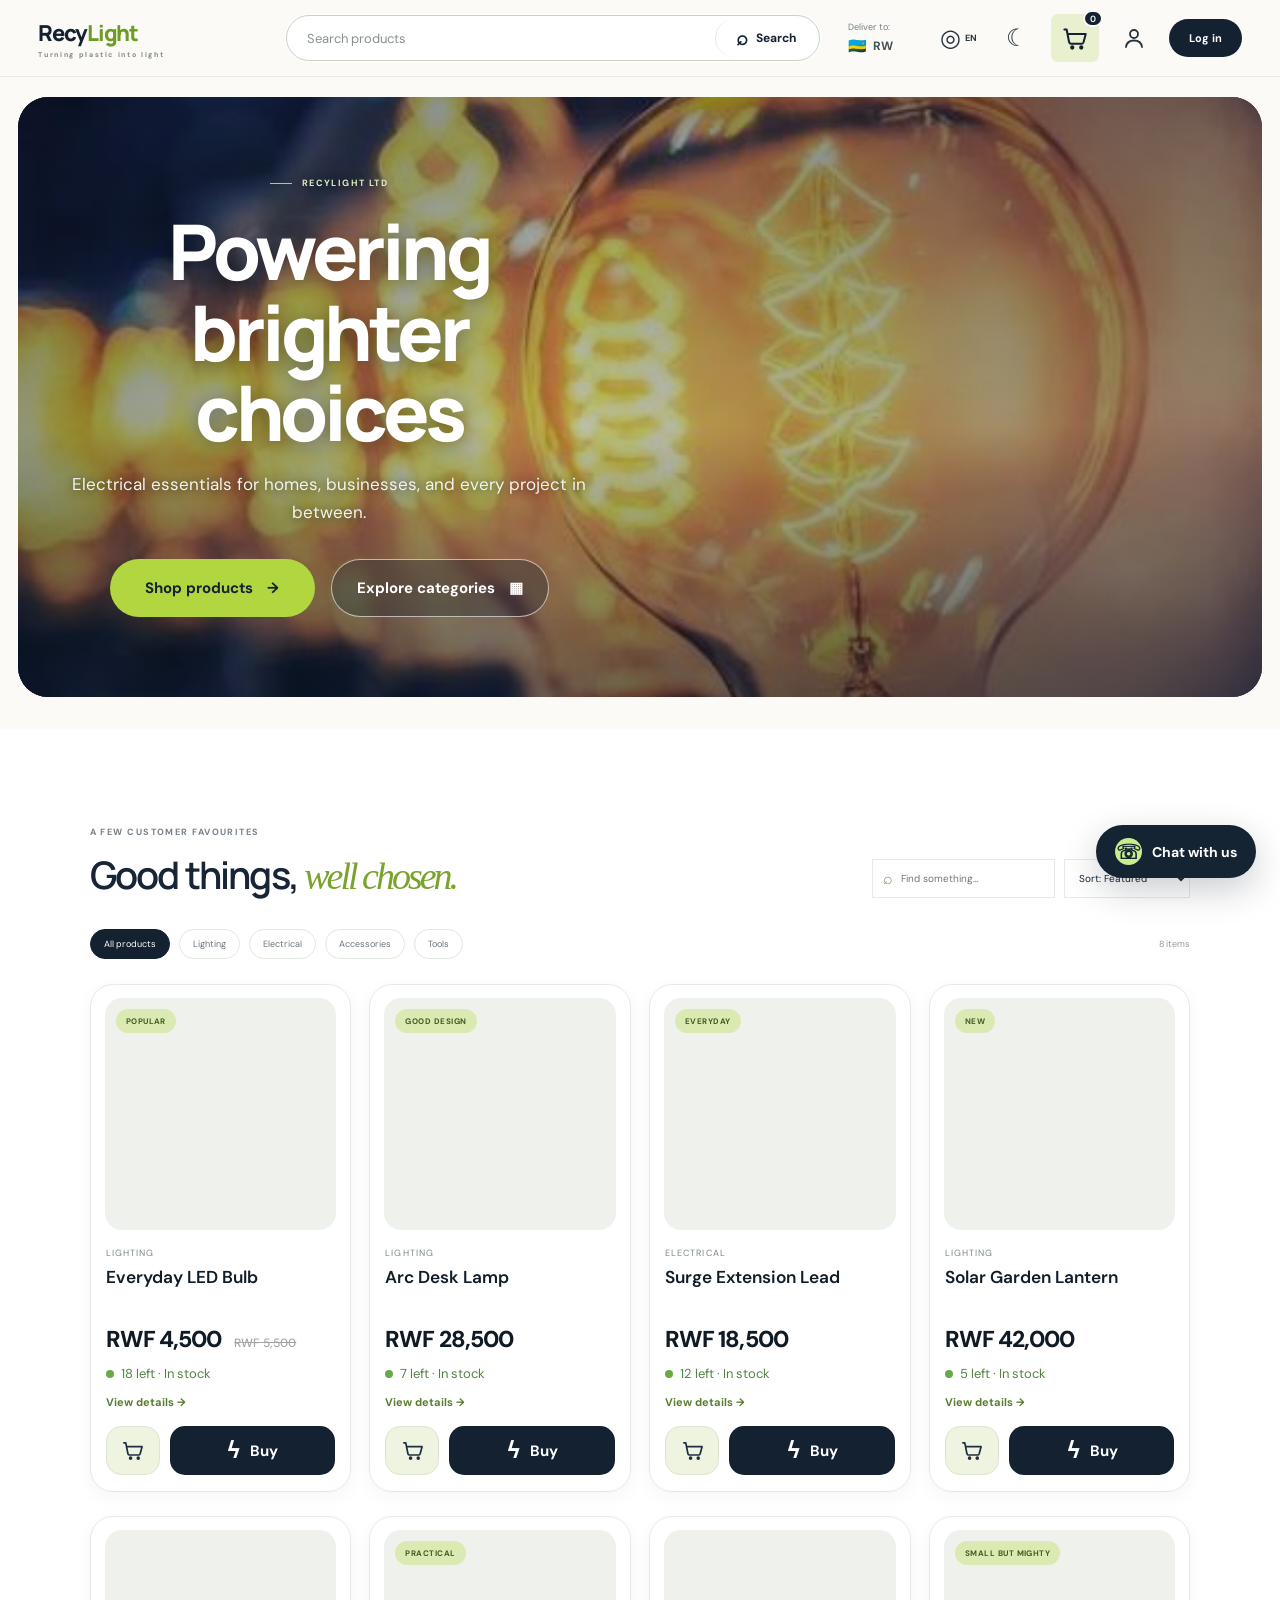
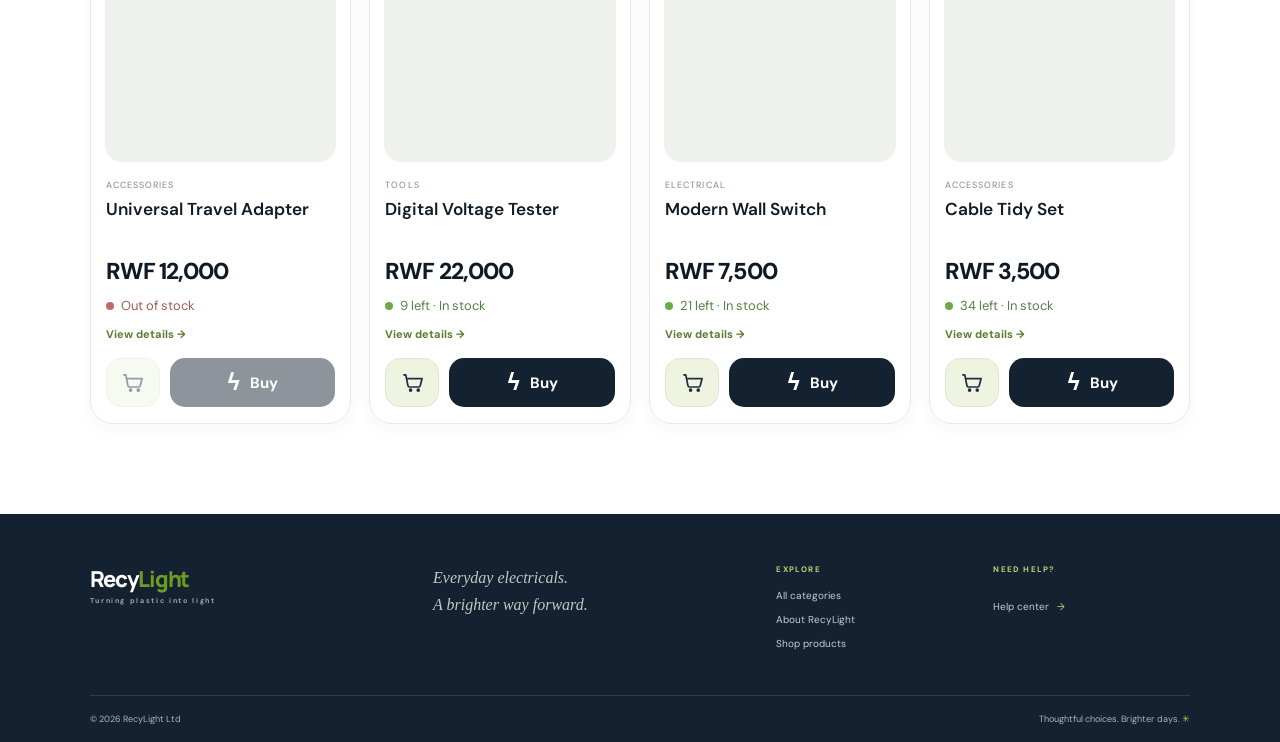
==== recy-light-netlify-public/index.html @ 6562667a "Initial commit: RecyLight storefront with API integration and admin dashboard - Dependency-free HTML" ====
<!doctype html>
<html lang="en">
<head>
  <meta charset="utf-8">
  <meta name="viewport" content="width=device-width, initial-scale=1">
  <meta name="theme-color" content="#142131">
  <meta name="description" content="Explore electrical supplies, lighting and practical energy solutions from RecyLight Ltd.">
  <meta name="apple-mobile-web-app-capable" content="yes">
  <meta name="apple-mobile-web-app-status-bar-style" content="black-translucent">
  <meta name="apple-mobile-web-app-title" content="RecyLight">
  <title>RecyLight Ltd — Turning plastic into light</title>
  <link rel="manifest" href="manifest.webmanifest">
  <link rel="apple-touch-icon" href="assets/icon-180.png">
  <link rel="preconnect" href="https://images.unsplash.com">
  <link rel="stylesheet" href="styles.css">
  <link rel="stylesheet" href="hero.css">
  <link rel="stylesheet" href="hero-fill.css">
  <link rel="stylesheet" href="hero-banner.css">
  <link rel="stylesheet" href="product-cards.css">
  <link rel="stylesheet" href="product-detail.css">
  <link rel="stylesheet" href="navbar.css">
  <link rel="stylesheet" href="dark-mode.css">
  <link rel="stylesheet" href="button-colors.css?v=2">
  <link rel="stylesheet" href="language.css">
  <link rel="stylesheet" href="responsive.css">
  <link rel="stylesheet" href="phone-fit.css">
  <link rel="stylesheet" href="nav-actions.css">
  <link rel="stylesheet" href="account-dialog.css">
  <link rel="stylesheet" href="customer-chat.css">
  <link rel="stylesheet" href="pwa.css">

</head>
<body>
  <header class="site-header">
    <div class="header-top">
      <a class="brand" href="#home" aria-label="RecyLight Ltd home"><span>Recy<span class="brand-light">Light</span><small>Turning plastic into light</small></span></a>
      <form class="nav-search" id="nav-search-form" role="search"><label class="visually-hidden" for="nav-search-input">Search products</label><input id="nav-search-input" type="search" placeholder="Search products"><button type="submit"><span aria-hidden="true">⌕</span> Search</button></form>
      <div class="header-tools"><div class="delivery-label"><small>Deliver to:</small><strong><span class="rwanda-flag" aria-hidden="true">🇷🇼</span> RW</strong></div><div class="language-picker"><button class="tool-button language-button" id="language-toggle" type="button" aria-label="Choose language" aria-expanded="false" aria-haspopup="true">◎ <span id="language-current">EN</span></button><div class="language-menu" id="language-menu" role="menu" aria-label="Choose language" hidden><button class="language-option" type="button" role="menuitemradio" data-language="en">English</button><button class="language-option" type="button" role="menuitemradio" data-language="rw">Kinyarwanda</button><button class="language-option" type="button" role="menuitemradio" data-language="sw">Swahili</button></div></div><button class="tool-button theme-toggle" id="theme-toggle" type="button" aria-label="Switch to dark mode" aria-pressed="false"><span aria-hidden="true">☾</span></button><button class="cart-button" id="cart-open" type="button" aria-label="Open cart"><svg viewBox="0 0 24 24" aria-hidden="true"><path d="M3 4h2l2.2 11.1a2 2 0 0 0 2 1.6h8.9a2 2 0 0 0 1.9-1.4L22 8H6M10 21a1 1 0 1 0 0-2 1 1 0 0 0 0 2Zm8 0a1 1 0 1 0 0-2 1 1 0 0 0 0 2Z"/></svg><span class="cart-count" id="cart-count" aria-label="Items in cart">0</span></button><button class="tool-button account-button" type="button" aria-label="Log in or create an account"><svg viewBox="0 0 24 24" aria-hidden="true"><circle cx="12" cy="8" r="4"/><path d="M4 21c.6-4.3 3.5-6.5 8-6.5s7.4 2.2 8 6.5"/></svg></button><button class="create-account" id="create-account-trigger" type="button">Create account</button>
      </div>
    </div>
  </header>
  <main>
        <section class="hero hero-banner" id="home">
      <div class="hero-photo-stage" id="hero-carousel" role="region" aria-roledescription="carousel" aria-label="Lighting inspiration photos">
        <img class="hero-photo active" src="assets/hero-bulbs.jpg" alt="Warm glowing decorative light bulbs" fetchpriority="high">
        <img class="hero-photo" src="assets/hero-light-helper.jpg" alt="A playful light bulb character plugging in a lamp" aria-hidden="true">
        <img class="hero-photo" src="assets/hero-light-hands.jpg" alt="Hands reaching toward a softly glowing light bulb" aria-hidden="true">
        <div class="photo-shade"></div>
      </div>
      <div class="hero-copy hero-banner-copy"><span class="eyebrow"><i></i> RECYLIGHT LTD</span><h1>Powering brighter choices</h1><p>Electrical essentials for homes, businesses, and every project in between.</p><div class="hero-actions"><a class="button button-green hero-pill" href="#shop">Shop products <span>→</span></a><a class="button hero-pill hero-pill-secondary" href="#filters">Explore categories <span aria-hidden="true">▦</span></a></div></div>
    </section>
    <section class="section shop-section" id="shop"><div class="section-heading"><div><span class="eyebrow">A FEW CUSTOMER FAVOURITES</span><h2>Good things, <em>well chosen.</em></h2></div><div class="shop-controls"><label class="search-box"><span>⌕</span><input id="search" type="search" placeholder="Find something…" aria-label="Search products"></label><select id="sort" aria-label="Sort products"><option value="featured">Sort: Featured</option><option value="low">Price: Low to high</option><option value="high">Price: High to low</option><option value="name">Name: A to Z</option></select></div></div><div class="filter-row" id="filters"><button class="filter-chip active" data-filter="All">All products</button><button class="filter-chip" data-filter="Lighting">Lighting</button><button class="filter-chip" data-filter="Electrical">Electrical</button><button class="filter-chip" data-filter="Accessories">Accessories</button><button class="filter-chip" data-filter="Tools">Tools</button><span id="result-count" class="result-count"></span></div><div class="product-grid" id="product-grid" aria-live="polite"></div><div class="empty-state" id="empty-state" hidden><span>⌕</span><h3>No matches just yet</h3><p>Try another search or browse all products.</p><button class="button button-outline" id="clear-filters">Clear filters</button></div></section>
  </main>
  <footer class="site-footer" id="about"><div class="footer-main"><a class="brand brand-footer" href="#home"><span>Recy<span class="brand-light">Light</span><small>Turning plastic into light</small></span></a><p>Everyday electricals.<br>A brighter way forward.</p><div class="footer-links"><div><b>EXPLORE</b><a href="#shop" data-nav-category="All">All categories</a><a href="#about">About RecyLight</a><a href="#shop">Shop products</a></div><div><b>NEED HELP?</b><span id="footer-contact-details"></span><button class="footer-help-link" type="button" data-nav-action="help">Help center <span aria-hidden="true">→</span></button></div></div></div><div class="footer-bottom"><span>© <span id="year"></span> RecyLight Ltd</span><span>Thoughtful choices. Brighter days. <i>✳</i></span></div></footer>
  <div class="overlay" id="overlay" hidden></div>
  <aside class="cart-drawer" id="cart-drawer" aria-label="Shopping cart" aria-modal="true" role="dialog" hidden><div class="drawer-head"><div><span class="eyebrow">YOUR GOOD FINDS</span><h2>Your cart <span id="drawer-count">(0)</span></h2></div><button class="close-button" id="cart-close" aria-label="Close cart">×</button></div><div class="cart-items" id="cart-items"></div><div class="cart-empty" id="cart-empty"><span>◌</span><h3>Your cart is taking a breather.</h3><p>Add a few essentials and they’ll show up here.</p><button class="button button-outline" id="continue-shopping">Explore products</button></div><div class="cart-summary" id="cart-summary" hidden><div><span>Subtotal</span><b id="cart-total">RWF 0</b></div><small>Delivery and final prices are confirmed during order processing.</small><button class="button button-green checkout-open">Continue to checkout <span>→</span></button><button class="whatsapp-cart" id="whatsapp-cart" disabled title="Business WhatsApp number has not been configured">WhatsApp order <span>↗</span></button><p class="config-hint">WhatsApp ordering will be available when the business number is configured.</p></div></aside>
  <dialog class="product-detail-dialog" id="product-detail-dialog" aria-labelledby="detail-name"><button class="close-button product-detail-close" id="detail-close" type="button" aria-label="Close product details">×</button><div class="product-detail-layout"><img id="detail-image" alt=""><div class="product-detail-copy"><span class="product-category" id="detail-category"></span><h2 id="detail-name"></h2><strong class="product-detail-price" id="detail-price"></strong><p id="detail-description"></p><div class="product-stock" id="detail-stock"></div><div class="product-detail-actions"><button class="cart-icon-add" id="detail-add" type="button">Add to cart</button><button class="buy-now" id="detail-buy" type="button">Buy</button></div></div></div></dialog>
  <dialog class="nav-dialog" id="nav-dialog" aria-labelledby="nav-dialog-title"><div class="nav-dialog-head"><div><span class="eyebrow">RECYLIGHT</span><h2 id="nav-dialog-title">Information</h2></div><button class="close-button" id="nav-dialog-close" type="button" aria-label="Close">×</button></div><div class="nav-dialog-content" id="nav-dialog-content"></div><form class="business-inquiry-form" id="business-inquiry-form" hidden><input type="hidden" id="inquiry-type"><label>Your name<input id="inquiry-name" required autocomplete="name" placeholder="Your name"></label><label>Email address<input id="inquiry-email" required type="email" autocomplete="email" placeholder="you@example.com"></label><label>Phone <span>(optional)</span><input id="inquiry-phone" type="tel" autocomplete="tel" placeholder="+250 7xx xxx xxx"></label><label>How can we help?<textarea id="inquiry-message" rows="4" required placeholder="Write your enquiry"></textarea></label><button class="button button-green inquiry-submit" type="submit">Send enquiry <span>→</span></button><p class="inquiry-feedback" id="inquiry-feedback" role="status"></p></form></dialog>
  <dialog class="account-dialog" id="account-dialog" aria-labelledby="account-title"><form id="account-form"><div class="dialog-head"><div><span class="eyebrow">YOUR RECYLIGHT ACCOUNT</span><h2 id="account-title">Create account</h2></div><button class="close-button" type="button" id="account-close" aria-label="Close account dialog">×</button></div><p class="account-intro" id="account-intro">Create an account or log in to continue to your order enquiry.</p><div class="account-tabs" id="account-tabs" role="tablist" aria-label="Account access"><button class="account-tab active" id="register-tab" type="button" role="tab" aria-selected="true">Create account</button><button class="account-tab" id="login-tab" type="button" role="tab" aria-selected="false">Log in</button></div><div class="account-fields"><label id="account-name-field">Full name<input id="account-name" name="name" autocomplete="name" required placeholder="Your name"></label><label>Email address<input id="account-email" name="email" type="email" autocomplete="email" required placeholder="you@example.com"></label><label>Password<input id="account-password" name="password" type="password" autocomplete="new-password" minlength="8" required placeholder="At least 8 characters"></label></div><button class="forgot-password" id="account-forgot-password" type="button" hidden>Forgot password?</button><p class="account-reset-note" id="account-reset-note" role="status" hidden></p><button class="button button-green account-submit" id="account-submit" type="submit">Create account <span>→</span></button><section class="account-profile" id="account-profile" hidden><label>Full name<input id="profile-name" autocomplete="name" maxlength="80"></label><p class="profile-email-label">Email address</p><p class="profile-email" id="profile-email"></p><p class="profile-feedback" id="profile-feedback" role="status"></p><div class="profile-actions"><button class="button button-green" id="profile-save" type="button">Save profile</button><button class="account-logout" id="profile-logout" type="button">Log out</button></div></section><p class="form-feedback" id="account-feedback" role="status"></p></form></dialog>
  <dialog class="checkout-dialog" id="checkout-dialog"><form id="checkout-form"><div class="dialog-head"><div><span class="eyebrow">ALMOST THERE</span><h2>Order enquiry</h2></div><button class="close-button" type="button" id="checkout-close" aria-label="Close checkout">×</button></div><p class="checkout-disclaimer">This preview does not submit or create a real order. Connect the checkout API before accepting customer orders.</p><div class="checkout-fields"><label>Full name<input required name="name" autocomplete="name" placeholder="Your name"></label><label>Phone number<input required name="phone" type="tel" autocomplete="tel" placeholder="e.g. 078…"></label><label>Email <span>(optional)</span><input name="email" type="email" autocomplete="email" placeholder="you@example.com"></label><label>Delivery address<textarea required name="address" autocomplete="street-address" rows="2" placeholder="Street, area, district"></textarea></label><label>Payment method<select name="payment"><option value="">Choose a method</option><option>Mobile Money (setup required)</option><option>Pay on delivery (setup required)</option></select></label><label>Delivery instructions <span>(optional)</span><textarea name="instructions" rows="2" placeholder="Anything we should know?"></textarea></label></div><div class="checkout-total"><span>Estimated subtotal</span><b id="checkout-total">RWF 0</b></div><button class="button button-green submit-inquiry" type="submit">Review enquiry <span>→</span></button><p class="form-feedback" id="form-feedback" role="status"></p></form></dialog>
  <section class="customer-chat" id="customer-chat" aria-label="Customer chat" hidden>
    <header class="customer-chat-head"><div class="chat-brand"><div class="chat-brand-copy"><strong data-chat-t="RecyLight assistant">RecyLight assistant</strong></div></div><button type="button" class="chat-close" id="chat-close" aria-label="Close chat">×</button></header>
    <div class="customer-chat-log" id="chat-log" aria-live="polite" aria-relevant="additions"></div>
    <div class="customer-chat-options" id="chat-options"></div>
    <form class="customer-chat-form" id="chat-form"><label class="visually-hidden" for="chat-input" data-chat-t="Type your message">Type your message</label><input id="chat-input" autocomplete="off" placeholder="Tell us what you need…" data-chat-placeholder="Tell us what you need…"><button type="submit" aria-label="Send message">↑</button></form>
    <small class="chat-preview-note" data-chat-t="Preview chat: requests are saved in this browser for the admin report.">Preview chat: requests are saved in this browser for the admin report.</small>
  </section>
  <button class="customer-chat-launch" id="chat-launch" type="button" aria-controls="customer-chat" aria-expanded="false"><span aria-hidden="true">☏</span><span data-chat-t="Chat with us">Chat with us</span></button>
  <button class="pwa-install-button" id="pwa-install-button" type="button" hidden><span class="pwa-install-icon" aria-hidden="true">↓</span><span>Install app</span></button>
  <button class="pwa-update-button" id="pwa-update-button" type="button" hidden>Update RecyLight</button>
  <dialog class="ios-install-dialog" id="ios-install-dialog" aria-labelledby="ios-install-title"><h2 id="ios-install-title">Install RecyLight</h2><p>Tap the Share button <span class="ios-share-symbol" aria-label="Share">↑</span> in Safari, then choose <strong>Add to Home Screen</strong>.</p><button type="button" id="ios-install-close">Got it</button></dialog>
  <div class="toast" id="toast" role="status" aria-live="polite"></div>
  <script src="products-data.js"></script>
  <script src="app.js"></script><script type="module" src="account-auth.js"></script>
  <script src="hero-carousel.js"></script>
  <script src="navbar.js"></script>
  <script src="theme.js"></script>
  <script src="language.js"></script>
  <script src="customer-chat.js"></script>
  <script src="pwa.js"></script>
</body>
</html>
---- recy-light-netlify-public/styles.css ----
@import url('https://fonts.googleapis.com/css2?family=DM+Sans:wght@400;500;600;700&family=Manrope:wght@400;500;600;700;800&display=swap');
:root{--navy:#142131;--navy2:#1b2c3c;--green:#b1d640;--green2:#d3ed8b;--ink:#172536;--muted:#78818a;--paper:#fbfaf6;--line:#e8e9e5;--white:#fff;--serif:Georgia,'Times New Roman',serif}*{box-sizing:border-box}html{scroll-behavior:smooth}body{margin:0;background:var(--paper);color:var(--ink);font-family:'DM Sans',Arial,sans-serif}button,input,select,textarea{font:inherit}button,a{-webkit-tap-highlight-color:transparent}button{cursor:pointer}.announcement{height:32px;background:var(--navy);color:#d1d7d8;text-align:center;font-size:10px;letter-spacing:.09em;padding:9px 16px}.announcement span{color:var(--green);padding:0 8px}.site-header{height:82px;background:var(--paper);display:flex;align-items:center;padding:0 max(calc((100vw - 1240px)/2),5.4vw);gap:48px;border-bottom:1px solid rgba(20,33,49,.07);position:sticky;top:0;z-index:10}.brand{display:flex;gap:10px;align-items:center;color:var(--navy);text-decoration:none;font-family:Manrope,sans-serif;font-weight:800;font-size:22px;letter-spacing:-1.3px;white-space:nowrap}.brand-light{color:#6d9c24}.brand small{display:block;font-family:'DM Sans',sans-serif;font-size:7px;letter-spacing:1.65px;font-weight:700;color:#828982;margin-top:2px}.brand-mark{display:inline-grid;place-items:center;position:relative;width:38px;height:38px;border-radius:50%;background:var(--navy);color:var(--green);font-size:22px;letter-spacing:-2px}.brand-mark span{font-family:Arial;font-size:10px;position:absolute;top:2px;right:3px;color:#f3d345}.main-nav{display:flex;align-items:center;gap:36px;margin:auto;font-size:12px;font-weight:600}.main-nav a,.footer-links a{color:var(--ink);text-decoration:none;transition:color .2s}.main-nav a:hover,.footer-links a:hover{color:#689320}.header-actions{display:flex;align-items:center;gap:16px}.icon-button{background:none;border:0;color:var(--ink);font-size:29px;transform:rotate(-20deg);line-height:1}.cart-button{display:flex;gap:9px;align-items:center;border:1px solid #dfe2dc;background:transparent;border-radius:30px;padding:10px 15px;font-size:11px;font-weight:600;color:var(--ink)}.bag-icon{font-size:20px;line-height:12px}.cart-count{display:grid;place-items:center;background:var(--green);width:20px;height:20px;border-radius:50%;font-size:10px}.menu-toggle{display:none;background:none;border:0;font-size:23px;color:var(--navy)}.hero{min-height:580px;background:var(--navy);color:white;display:grid;grid-template-columns:1fr 1fr;position:relative;overflow:hidden;padding-left:max(calc((100vw - 1240px)/2),9vw)}.hero-copy{padding:105px 35px 70px 0;position:relative;z-index:1}.eyebrow{font-size:9px;letter-spacing:.16em;font-weight:700;color:#77818a}.hero .eyebrow{color:#bfd780;display:flex;gap:10px;align-items:center}.hero .eyebrow i{display:inline-block;width:22px;height:1px;background:var(--green)}h1,h2,h3,p{margin-top:0}.hero h1{font-family:Manrope,sans-serif;font-size:clamp(48px,6vw,76px);line-height:1.03;letter-spacing:-4.5px;margin:24px 0 20px;font-weight:600}.hero h1 em,.section-heading h2 em,.story-copy h2 em,.support-section h2 em{font-family:var(--serif);font-weight:400;color:var(--green);letter-spacing:-3px}.hero-copy>p{font-size:13px;color:#b5bec4;line-height:1.8;max-width:390px}.hero-actions{display:flex;align-items:center;gap:25px;margin-top:30px}.button{display:inline-flex;align-items:center;justify-content:center;gap:26px;border:0;text-decoration:none;padding:14px 18px;font-size:11px;font-weight:700;transition:transform .2s,background .2s}.button:hover{transform:translateY(-2px)}.button-green{background:var(--green);color:var(--navy)}.button-green:hover{background:#c1e254}.button-dark{background:var(--navy);color:white}.button-outline{border:1px solid #cfd6cf;background:transparent;color:var(--navy);padding:12px 16px}.text-link{color:inherit;text-decoration:none;font-weight:600;font-size:11px}.text-link span{padding-left:6px;color:#8dba36}.hero-note{display:flex;align-items:center;gap:12px;color:#aab5bc;font-size:10px;line-height:1.65;margin-top:55px}.hero-note b{color:white}.note-icon{width:31px;height:31px;display:grid;place-items:center;background:#2b3b49;color:var(--green);border-radius:50%;font-size:18px}.hero-visual{position:relative;min-height:580px;background:radial-gradient(ellipse at 50% 45%,#273a41 0%,#1a2b38 37%,#142131 72%);overflow:hidden}.sun-disc{position:absolute;top:99px;left:calc(50% - 145px);width:290px;height:290px;border-radius:50%;background:radial-gradient(circle at 40% 35%,#e4f0a6,#afce52 43%,#678339 100%);box-shadow:0 0 85px rgba(189,222,100,.2)}.orbit{position:absolute;border:1px solid rgba(226,238,205,.18);border-radius:50%;transform:rotate(-32deg)}.orbit-one{width:505px;height:275px;top:91px;left:calc(50% - 250px)}.orbit-two{width:390px;height:460px;top:42px;left:calc(50% - 195px);transform:rotate(41deg)}.hero-product{position:absolute;left:calc(50% - 53px);top:174px;width:106px;height:260px;filter:drop-shadow(0 20px 18px rgba(0,0,0,.3));z-index:2}.lamp-head{position:absolute;left:9px;top:0;width:88px;height:120px;background:linear-gradient(130deg,#fff7c5,#fff1a2 37%,#e6ad43 79%,#b57931);border-radius:52% 52% 44% 44% / 48% 48% 60% 60%;box-shadow:inset -10px -5px 20px #c98d2c,0 0 43px rgba(255,235,126,.55)}.lamp-head:after{content:"";position:absolute;left:20px;top:19px;width:23px;height:45px;border-radius:50%;background:rgba(255,255,255,.54);transform:rotate(25deg)}.lamp-neck{position:absolute;left:32px;top:109px;width:42px;height:56px;background:repeating-linear-gradient(to bottom,#c4c7bf 0 5px,#747b79 6px 9px);border-radius:5px}.lamp-base{position:absolute;left:23px;top:155px;width:60px;height:21px;background:linear-gradient(#79817f,#303b3b);border-radius:3px 3px 9px 9px}.lamp-glow{position:absolute;left:-50px;top:33px;width:205px;height:160px;background:radial-gradient(ellipse,rgba(255,227,116,.2),transparent 70%);z-index:-1}.visual-tag{position:absolute;color:#dce4d6;font-size:8px;letter-spacing:.18em;z-index:3}.tag-top{top:125px;right:12%;display:flex;align-items:center;gap:10px}.tag-top b{color:var(--green);font-size:16px}.tag-bottom{bottom:70px;left:11%;display:flex;gap:14px;align-items:center}.tag-bottom>span:first-child{color:#a6bd6a}.tag-bottom b{font-size:8px;font-weight:500}.tag-line{height:1px;width:47px;background:#72806e}.floating-leaf{position:absolute;right:14%;bottom:134px;color:var(--green);font-size:32px;transform:rotate(30deg)}.hero-side-label{position:absolute;right:20px;top:45%;writing-mode:vertical-rl;color:#82908f;font-size:8px;letter-spacing:.2em}.value-strip{display:grid;grid-template-columns:repeat(4,1fr);padding:30px max(calc((100vw - 1100px)/2),7vw);gap:25px;border-bottom:1px solid var(--line);background:#fff}.value-strip>div{display:grid;grid-template-columns:30px 1fr;column-gap:10px}.value-strip>div>span{grid-row:span 2;color:#95bc43;font-family:var(--serif);font-size:15px}.value-strip b{font-size:11px}.value-strip small{font-size:9px;color:var(--muted);margin-top:4px}.section{padding:90px max(calc((100vw - 1130px)/2),7vw)}.section-heading{display:flex;align-items:end;justify-content:space-between;margin-bottom:31px}.section-heading h2,.story-copy h2,.support-section h2{font-family:Manrope,sans-serif;font-size:38px;line-height:1.17;letter-spacing:-1.8px;margin:12px 0 0;font-weight:600}.section-heading h2 em,.story-copy h2 em,.support-section h2 em{color:#79a32d}.category-grid{display:grid;grid-template-columns:repeat(4,1fr);gap:14px}.category-card{position:relative;height:230px;border:0;text-align:left;padding:18px;overflow:hidden;color:var(--navy);display:flex;flex-direction:column;justify-content:flex-end;transition:transform .2s}.category-card:hover{transform:translateY(-4px)}.cat-lighting{background:#e8edcf}.cat-electrical{background:#dce8e7}.cat-accessories{background:#e8e4d9}.cat-tools{background:#e8ded4}.category-number{position:absolute;top:17px;left:18px;font-size:8px;letter-spacing:.12em;font-weight:700;opacity:.65}.category-art{position:absolute;top:25px;right:27px;font-family:var(--serif);font-size:83px;font-weight:400;opacity:.8;transform:rotate(-15deg)}.bulb-art{font-size:72px;color:#8baa39;right:32px;top:48px}.cat-electrical .category-art{color:#446668;font-size:100px;right:36px}.cat-accessories .category-art{color:#aa8d4e}.cat-tools .category-art{font-size:115px;color:#8c6b52;right:40px;top:35px}.category-title{font-family:Manrope,sans-serif;font-weight:700;font-size:17px;display:flex;justify-content:space-between;align-items:center}.category-title b{font-size:14px}.category-card small{font-size:10px;opacity:.68;margin-top:4px}.shop-section{background:#fff}.shop-controls{display:flex;gap:9px}.search-box{height:39px;border:1px solid var(--line);display:flex;align-items:center;padding:0 10px;gap:6px;color:#839069}.search-box input{border:0;outline:0;width:145px;font-size:10px;background:transparent;color:var(--ink)}.shop-controls select{border:1px solid var(--line);background:white;color:var(--ink);padding:0 10px;font-size:10px;max-width:160px}.filter-row{display:flex;gap:9px;align-items:center;margin-bottom:25px;flex-wrap:wrap}.filter-chip{border:1px solid #e2e6e0;background:transparent;border-radius:20px;padding:8px 13px;color:#69747c;font-size:9px}.filter-chip.active,.filter-chip:hover{background:var(--navy);color:#fff;border-color:var(--navy)}.result-count{margin-left:auto;font-size:9px;color:#929995}.product-grid{display:grid;grid-template-columns:repeat(4,1fr);gap:24px 16px}.product-card{min-width:0}.product-image{height:215px;position:relative;overflow:hidden;background:#f0f2ec;display:grid;place-items:center}.product-image img{width:100%;height:100%;object-fit:cover;transition:transform .4s}.product-card:hover .product-image img{transform:scale(1.04)}.product-badge{position:absolute;top:12px;left:12px;background:#dbe9b3;color:#3f5e20;padding:6px 8px;font-size:8px;font-weight:700;letter-spacing:.06em}.product-details{padding:14px 1px}.product-category{color:#8a9990;font-size:8px;letter-spacing:.13em;text-transform:uppercase}.product-title-row{display:flex;justify-content:space-between;align-items:flex-start;gap:4px;margin-top:7px}.product-title{font-size:13px;font-weight:600;margin:0;line-height:1.4}.stock-label{font-size:8px;color:#638c38;white-space:nowrap;padding-top:3px}.stock-label.out{color:#aa6560}.product-description{font-size:9px;line-height:1.5;color:#858e91;margin:6px 0 9px;min-height:27px}.product-price{font-size:12px;font-weight:700;color:var(--navy)}.product-price del{font-size:9px;color:#a2a7a4;font-weight:400;padding-left:4px}.product-actions{display:flex;gap:6px;margin-top:12px}.add-button{border:1px solid var(--navy);background:var(--navy);color:#fff;padding:9px 8px;font-size:9px;flex:1}.add-button:disabled{background:#a8afaa;border-color:#a8afaa;cursor:not-allowed}.wa-button{border:1px solid #dfe5dc;background:#fff;color:#647548;padding:9px;font-size:9px}.wa-button:disabled{opacity:.55;cursor:help}.catalog-note{font-size:9px;color:#939b97;margin-top:28px}.empty-state{text-align:center;padding:55px 10px}.empty-state>span{font-size:35px;color:#a0c15a}.empty-state h3{font-family:Manrope;font-size:20px;margin:8px}.empty-state p{font-size:11px;color:var(--muted)}.story-section{display:grid;grid-template-columns:1fr 1fr;min-height:475px;background:#f1f1e9}.story-art{position:relative;overflow:hidden;background:linear-gradient(145deg,#dce5c3,#aabb7a);min-height:420px}.story-orb{position:absolute;width:300px;height:300px;border-radius:50%;background:radial-gradient(circle at 35% 32%,#eff6d4,#aac15f 65%,#718b40);left:calc(50% - 150px);top:54px;box-shadow:0 22px 50px #6f805233}.story-orb:before,.story-orb:after{content:"";position:absolute;border:1px solid rgba(255,255,255,.4);border-radius:50%;width:440px;height:220px;left:-70px;top:40px;transform:rotate(37deg)}.story-orb:after{width:250px;height:410px;left:23px;top:-55px;transform:rotate(-24deg)}.story-stamp{position:absolute;right:16%;top:38%;background:#172b2b;color:#d5e8a3;width:83px;height:83px;border-radius:50%;display:grid;place-content:center;text-align:center;font-size:8px;letter-spacing:.1em;line-height:1.6;transform:rotate(11deg)}.story-caption{position:absolute;bottom:30px;left:10%;font-size:8px;letter-spacing:.19em;color:#47583c}.story-copy{padding:80px 10% 70px 13%}.story-copy h2{font-size:41px;margin:15px 0 20px}.story-copy p{max-width:375px;color:#6f797c;font-size:11px;line-height:1.8}.story-copy .text-link{display:inline-block;margin-top:12px}.support-section{position:relative;display:flex;align-items:center;justify-content:space-between;padding:66px max(calc((100vw - 1130px)/2),7vw);background:#e6edcf;overflow:hidden}.support-section h2{font-size:32px}.support-section h2 em{color:#6d9628}.support-section p{font-size:11px;color:#68746b;margin:12px 0 0}.support-spark{font-size:94px;position:absolute;right:35%;top:-20px;color:#d4e4ac}.support-section .button{z-index:1}.site-footer{background:var(--navy);color:white;padding:50px max(calc((100vw - 1130px)/2),7vw) 0}.footer-main{display:grid;grid-template-columns:1fr 1fr 1.3fr;gap:25px;padding-bottom:45px}.brand-footer{color:white;align-self:start}.brand-footer small{color:#9aa9ab}.footer-main>p{font-family:var(--serif);font-style:italic;color:#c0c9c2;font-size:16px;line-height:1.7}.footer-links{display:grid;grid-template-columns:1fr 1fr;gap:20px}.footer-links>div{display:flex;flex-direction:column;gap:11px}.footer-links b{font-size:8px;letter-spacing:.15em;color:#b9d578;margin-bottom:4px}.footer-links a{font-size:10px;color:#c5cdd0}.footer-bottom{border-top:1px solid #ffffff20;padding:17px 0;display:flex;justify-content:space-between;color:#abb6bb;font-size:9px}.footer-bottom i{color:var(--green);font-style:normal}.overlay{position:fixed;inset:0;background:rgba(8,17,24,.44);z-index:19}.cart-drawer{position:fixed;z-index:20;right:0;top:0;height:100dvh;width:min(430px,100vw);background:var(--paper);box-shadow:-12px 0 35px #07101b20;padding:28px;display:flex;flex-direction:column;overflow-y:auto}.drawer-head,.dialog-head{display:flex;justify-content:space-between;align-items:center;border-bottom:1px solid var(--line);padding-bottom:17px}.drawer-head h2,.dialog-head h2{font-family:Manrope;font-size:25px;margin:6px 0 0;letter-spacing:-1px}.drawer-head h2 span{font-size:12px;color:#87908b;font-family:'DM Sans';font-weight:400}.close-button{width:36px;height:36px;border-radius:50%;border:1px solid var(--line);background:transparent;color:var(--ink);font-size:23px;line-height:1}.cart-items{overflow-y:auto;flex:1}.cart-line{display:grid;grid-template-columns:72px 1fr auto;gap:12px;padding:17px 0;border-bottom:1px solid var(--line)}.cart-line img{width:72px;height:72px;object-fit:cover;background:#eef0e9}.cart-line h3{font-size:11px;margin:3px 0 6px}.cart-line p{font-size:10px;color:#737d7b;margin:0}.cart-line-right{text-align:right}.remove-item{border:0;background:transparent;color:#8a918d;font-size:9px;text-decoration:underline;padding:5px 0}.qty-control{display:flex;align-items:center;gap:9px;margin-top:10px}.qty-control button{width:23px;height:23px;border:1px solid var(--line);background:white;color:var(--ink)}.qty-control span{font-size:10px}.cart-empty{text-align:center;margin:auto 0;color:#6c7874}.cart-empty>span{font-size:40px;color:#a6c15e}.cart-empty h3{font-family:Manrope;font-size:16px;color:var(--ink);margin:12px 0 7px}.cart-empty p{font-size:10px;margin-bottom:18px}.cart-summary{border-top:1px solid var(--line);padding-top:17px}.cart-summary>div,.checkout-total{display:flex;justify-content:space-between;align-items:center;font-size:12px}.cart-summary>small{font-size:9px;color:#87908b;display:block;margin:8px 0 17px}.cart-summary .button{width:100%}.whatsapp-cart{width:100%;padding:12px;border:1px solid #cfd9c9;background:transparent;color:#526d43;margin-top:8px;font-size:10px}.whatsapp-cart:disabled{opacity:.65;cursor:help}.config-hint{font-size:9px;color:#87908b;text-align:center;margin:9px 0}.checkout-dialog{width:min(520px,calc(100% - 28px));max-height:90vh;border:0;padding:25px;background:var(--paper);color:var(--ink);box-shadow:0 20px 60px #0004}.checkout-dialog::backdrop{background:#091621a8}.checkout-disclaimer{font-size:10px;line-height:1.6;color:#7c8580;background:#f0f2e9;padding:10px 12px;margin:15px 0}.checkout-fields{display:grid;grid-template-columns:1fr 1fr;gap:12px}.checkout-fields label{font-size:9px;font-weight:700;display:flex;flex-direction:column;gap:6px}.checkout-fields label span{font-weight:400;color:#87908b}.checkout-fields label:nth-child(4),.checkout-fields label:nth-child(6){grid-column:span 2}.checkout-fields input,.checkout-fields select,.checkout-fields textarea{width:100%;border:1px solid #dfe3dc;padding:10px;font-size:10px;background:white;color:var(--ink);resize:vertical}.checkout-fields input:focus,.checkout-fields textarea:focus,.checkout-fields select:focus,.search-box:focus-within{outline:2px solid #a6cc54;outline-offset:1px}.checkout-total{border-top:1px solid var(--line);padding:15px 0;margin-top:16px}.submit-inquiry{width:100%}.form-feedback{font-size:10px;color:#547b31;line-height:1.6;margin:12px 0 0}.toast{position:fixed;bottom:24px;left:50%;transform:translate(-50%,15px);opacity:0;pointer-events:none;z-index:30;background:var(--navy);color:white;padding:12px 18px;font-size:11px;transition:all .2s}.toast.visible{transform:translate(-50%,0);opacity:1}[hidden]{display:none!important}
@media(max-width:900px){.site-header{gap:20px;padding:0 5vw}.main-nav{gap:18px}.hero{padding-left:8vw}.hero-copy{padding-top:90px}.hero-visual{min-height:530px}.hero{min-height:530px}.product-grid{grid-template-columns:repeat(3,1fr)}.section{padding:70px 6vw}.value-strip{padding:26px 6vw;gap:14px}.category-grid{grid-template-columns:repeat(2,1fr)}.category-card{height:205px}.story-copy{padding:70px 8%}.support-section{padding:55px 6vw}.site-footer{padding:45px 6vw 0}}
@media(max-width:620px){.announcement{font-size:8px;height:29px;padding:8px}.site-header{height:67px;padding:0 18px;gap:12px}.brand{font-size:19px;gap:7px}.brand-mark{width:33px;height:33px;font-size:19px}.brand small{font-size:6px}.menu-toggle{display:block;margin-left:auto;order:3}.main-nav{display:none;position:absolute;top:67px;left:0;right:0;background:var(--paper);padding:18px 22px;box-shadow:0 8px 14px #13203218;flex-direction:column;align-items:flex-start;gap:17px}.main-nav.open{display:flex}.header-actions{gap:7px}.icon-button{font-size:25px}.cart-button{padding:7px 9px;gap:5px;font-size:10px}.hero{grid-template-columns:1fr;padding:0;min-height:0}.hero-copy{padding:72px 25px 35px}.hero h1{font-size:56px;letter-spacing:-3.3px}.hero-copy>p{font-size:12px}.hero-note{margin-top:34px}.hero-visual{min-height:360px}.sun-disc{width:230px;height:230px;left:calc(50% - 115px);top:48px}.hero-product{top:94px;transform:scale(.83);transform-origin:top center}.orbit-one{top:50px}.orbit-two{top:8px}.tag-top{top:60px;right:8%}.tag-bottom{bottom:35px;left:8%}.hero-side-label{right:9px}.floating-leaf{bottom:80px;right:10%}.value-strip{grid-template-columns:1fr 1fr;padding:25px 20px;gap:22px 14px}.value-strip b{font-size:10px}.value-strip small{font-size:8px}.section{padding:60px 20px}.section-heading{align-items:flex-start;gap:20px;flex-direction:column;margin-bottom:24px}.section-heading h2{font-size:30px}.section-heading>.text-link{align-self:flex-end;margin-top:-8px}.category-grid{gap:9px}.category-card{height:175px;padding:13px}.category-number{top:12px;left:13px;font-size:7px}.category-art{font-size:60px;top:28px;right:20px}.bulb-art{font-size:58px}.cat-tools .category-art{font-size:85px}.category-title{font-size:14px}.category-card small{font-size:8px}.shop-controls{width:100%}.search-box{flex:1}.search-box input{width:100%;min-width:0}.shop-controls select{width:135px}.filter-row{gap:6px}.filter-chip{padding:7px 10px}.result-count{width:100%;text-align:right}.product-grid{grid-template-columns:repeat(2,minmax(0,1fr));gap:18px 10px}.product-image{height:auto;aspect-ratio:1/1}.product-title{font-size:11px}.stock-label{font-size:7px}.product-description{font-size:8px;min-height:36px}.product-actions{gap:4px}.add-button,.wa-button{font-size:8px;padding:9px 5px}.story-section{grid-template-columns:1fr}.story-art{min-height:315px}.story-orb{width:235px;height:235px;left:calc(50% - 117px);top:40px}.story-orb:before{width:350px;height:175px;left:-58px}.story-orb:after{height:320px;top:-40px}.story-copy{padding:50px 25px 60px}.story-copy h2{font-size:37px}.support-section{padding:45px 22px;align-items:flex-start;gap:20px;flex-direction:column}.support-section h2{font-size:28px}.support-spark{right:10%;top:-20px}.site-footer{padding:40px 22px 0}.footer-main{grid-template-columns:1fr 1fr;gap:24px}.footer-links{grid-column:span 2}.footer-bottom{gap:10px;flex-wrap:wrap;font-size:8px}.footer-bottom>span:nth-child(2){order:3;width:100%}.cart-drawer{padding:22px}.checkout-fields{grid-template-columns:1fr}.checkout-fields label:nth-child(4),.checkout-fields label:nth-child(6){grid-column:span 1}}
@media(prefers-reduced-motion:reduce){*,*:before,*:after{scroll-behavior:auto!important;transition:none!important}}
---- recy-light-netlify-public/hero.css ----
.hero-visual{background:#142131}.hero-photo-stage{position:absolute;inset:48px 50px 72px;overflow:hidden;background:#25323b;box-shadow:0 20px 50px #0003}.hero-photo{position:absolute;inset:0;width:100%;height:100%;object-fit:cover;opacity:0;transform:scale(1.06);transition:opacity .9s ease,transform 6s ease;pointer-events:none}.hero-photo.active{opacity:1;transform:scale(1)}.photo-shade{position:absolute;inset:0;background:linear-gradient(180deg,#0b16251a 45%,#0b1625a6 100%);pointer-events:none}.tag-top,.tag-bottom{z-index:2}.tag-top{top:68px;right:70px;text-shadow:0 1px 6px #0008}.tag-bottom{bottom:34px;left:50px}.carousel-controls{position:absolute;right:50px;bottom:27px;display:flex;align-items:center;gap:8px;z-index:3}.carousel-arrow,.carousel-pause{width:30px;height:30px;border:1px solid #ffffff70;background:#1421319c;color:white;border-radius:50%;display:grid;place-items:center;font-size:14px}.carousel-arrow:hover,.carousel-pause:hover,.carousel-dot:hover{background:#b1d640;color:#142131}.carousel-dots{display:flex;gap:6px;padding:0 2px}.carousel-dot{width:7px;height:7px;border:0;border-radius:50%;padding:0;background:#ffffff8a}.carousel-dot.active{background:#b1d640;transform:scale(1.25)}.hero-side-label{z-index:2}@media(max-width:620px){.hero-visual{min-height:340px}.hero-photo-stage{inset:22px 23px 62px}.tag-top{top:38px;right:36px}.tag-bottom{left:23px;bottom:24px}.carousel-controls{right:23px;bottom:17px;gap:5px}.carousel-arrow,.carousel-pause{width:27px;height:27px}.hero-side-label{right:5px}}@media(prefers-reduced-motion:reduce){.hero-photo{transition:opacity .15s linear,transform .15s linear}}
---- recy-light-netlify-public/hero-fill.css ----
.hero-photo-stage{inset:0;box-shadow:none}
@media(max-width:620px){.hero-photo-stage{inset:0}}
---- recy-light-netlify-public/hero-banner.css ----
.hero-banner{position:relative;display:grid;place-items:center;width:calc(100% - 36px);max-width:1880px;min-height:clamp(420px,31vw,570px);margin:20px auto 32px;padding:0;border-radius:30px;overflow:hidden;background:#142131;color:#fff}.hero-banner .hero-photo-stage{position:absolute;inset:0;z-index:0;border-radius:inherit;overflow:hidden}.hero-banner .hero-photo{object-fit:cover}.hero-banner .photo-shade{background:linear-gradient(90deg,#08131d70,#08131d45 45%,#08131d70),linear-gradient(0deg,#08131d70,transparent 45%,#08131d38)}.hero-banner-copy{position:relative;z-index:2;display:flex;flex-direction:column;align-items:center;text-align:center;width:min(100%,1050px);padding:80px 34px}.hero-banner-copy .eyebrow{color:#e1edc3;justify-content:center;text-shadow:0 1px 8px #0008}.hero-banner h1{font-size:clamp(44px,6vw,82px);font-weight:800;letter-spacing:-.055em;line-height:1.05;margin:22px 0 17px;color:#fff;text-shadow:0 3px 20px #0006}.hero-banner h1 em{font-family:Manrope,sans-serif;font-weight:800;font-style:normal;letter-spacing:inherit;color:#fff}.hero-banner-copy>p{color:#f2f4f1;max-width:610px;font-size:clamp(13px,1.4vw,17px);line-height:1.65;text-shadow:0 1px 10px #0008}.hero-banner .hero-actions{justify-content:center;gap:16px;margin-top:16px}.hero-banner .hero-pill{min-width:205px;min-height:58px;border-radius:40px;padding:15px 25px;justify-content:center;gap:14px;font-size:15px}.hero-banner .button-green{background:#b1d640;color:#142131}.hero-banner .button-green:hover{background:#c7e66b}.hero-banner .hero-pill-secondary{border:1px solid #ffffff9c;background:#14213150;color:#fff;backdrop-filter:blur(5px)}.hero-banner .hero-pill-secondary:hover{background:#ffffff26}.hero-banner .hero-arrow{position:absolute;top:50%;z-index:3;transform:translateY(-50%);width:52px;height:52px;border:1px solid #ffffff30;background:#17222e8a;color:#fff;border-radius:50%;display:grid;place-items:center;font-size:32px;line-height:1;backdrop-filter:blur(5px)}.hero-banner .hero-arrow:hover{background:#b1d640;color:#142131}.hero-banner .hero-arrow-prev{left:16px}.hero-banner .hero-arrow-next{right:16px}.hero-banner .hero-carousel-controls{left:50%;right:auto;bottom:17px;transform:translateX(-50%);z-index:3}.hero-banner .carousel-pause{background:#14213180}.hero-banner .carousel-dot{width:8px;height:8px}.hero-banner .carousel-dot.active{background:#b1d640}.dark-mode .hero-banner{background:#101820}
@media(max-width:760px){.hero-banner{width:calc(100% - 24px);min-height:500px;margin:14px auto 26px;border-radius:24px}.hero-banner-copy{padding:76px 44px 90px}.hero-banner h1{font-size:clamp(38px,9vw,58px);letter-spacing:-.05em;margin:18px 0 14px}.hero-banner-copy>p{font-size:13px}.hero-banner .hero-actions{flex-direction:column;gap:11px;width:min(100%,280px)}.hero-banner .hero-pill{width:100%;min-height:52px;font-size:13px}.hero-banner .hero-arrow{width:40px;height:40px;font-size:26px}.hero-banner .hero-arrow-prev{left:8px}.hero-banner .hero-arrow-next{right:8px}.hero-banner .hero-carousel-controls{bottom:13px}}
@media(max-width:400px){.hero-banner{min-height:480px}.hero-banner-copy{padding-inline:38px}.hero-banner h1{font-size:39px}}
---- recy-light-netlify-public/product-cards.css ----
.product-grid{align-items:stretch;gap:24px 18px}.product-card{display:flex;flex-direction:column;min-width:0;padding:13px 14px 16px;border:1px solid #e8e9e5;border-radius:23px;background:#fff;box-shadow:0 5px 18px #1725360b;overflow:hidden;transition:transform .2s,box-shadow .2s}.product-card:hover{transform:translateY(-3px);box-shadow:0 12px 27px #17253616}.product-card .product-image{width:100%;height:auto;aspect-ratio:1/1;flex:none;border-radius:17px;background:#eff1ed;overflow:hidden}.product-card .product-image img{width:100%;height:100%;object-fit:cover}.product-card .product-badge{top:11px;left:11px;border-radius:14px;padding:7px 10px}.product-card .product-details{display:flex;flex:1;flex-direction:column;padding:17px 1px 0}.product-card .product-category{font-size:9px;letter-spacing:.12em;color:#7b8a80}.product-card .product-title{font-size:clamp(15px,1.35vw,19px);line-height:1.35;min-height:2.7em;margin:7px 0 13px;color:#111c27}.product-card .product-price{display:flex;align-items:baseline;gap:9px;font-size:clamp(20px,1.8vw,26px);font-weight:800;line-height:1.15;color:#101a24;margin-bottom:13px;letter-spacing:-.04em}.product-card .product-price del{font-size:12px;font-weight:500;letter-spacing:0}.product-stock{display:flex;align-items:center;gap:7px;color:#538343;font-size:13px;margin:0 0 16px}.product-stock.out{color:#a35b55}.stock-dot{width:8px;height:8px;border-radius:50%;background:#68a948;display:inline-block;flex:none}.product-stock.out .stock-dot{background:#c36b63}.product-actions{display:grid;grid-template-columns:54px 1fr;gap:10px;margin-top:auto;padding-top:4px}.cart-icon-add,.buy-now{height:49px;border-radius:15px;display:flex;align-items:center;justify-content:center}.cart-icon-add{border:1px solid #dce5d1;background:#eef4df;color:#203044}.cart-icon-add:hover{background:#e0edc0}.cart-icon-add:disabled,.buy-now:disabled{opacity:.48;cursor:not-allowed}.cart-icon-add svg{width:23px;height:23px;fill:none;stroke:currentColor;stroke-width:1.8;stroke-linecap:round;stroke-linejoin:round}.buy-now{gap:9px;border:0;background:#142131;color:#fff;font-size:15px;font-weight:700}.buy-now:hover{background:#26394a}.buy-now span{font-size:22px;line-height:1}.dark-mode .product-card{border-color:#303c43;background:#1a2730;box-shadow:0 5px 18px #0002}.dark-mode .product-card .product-title,.dark-mode .product-card .product-price{color:#edf2ef}.dark-mode .product-card .product-category{color:#a9b5ad}.dark-mode .product-card .product-image{background:#202c33}.dark-mode .cart-icon-add{border-color:#435246;background:#27372c;color:#e8f2d8}.dark-mode .cart-icon-add:hover{background:#334831}.dark-mode .buy-now{background:#b1d640;color:#142131}.dark-mode .buy-now:hover{background:#c7e66b}
@media(max-width:620px){.product-grid{gap:15px 10px}.product-card{padding:9px 9px 12px;border-radius:19px}.product-card .product-image{border-radius:14px}.product-card .product-details{padding-top:13px}.product-card .product-title{font-size:14px;min-height:2.7em;margin:6px 0 11px}.product-card .product-price{font-size:19px;margin-bottom:10px}.product-stock{font-size:10px;gap:5px;margin-bottom:11px}.stock-dot{width:7px;height:7px}.product-actions{grid-template-columns:44px 1fr;gap:7px}.cart-icon-add,.buy-now{height:43px;border-radius:13px}.cart-icon-add svg{width:20px;height:20px}.buy-now{font-size:13px}}
---- recy-light-netlify-public/product-detail.css ----
.product-detail-open{padding:0;border:0;background:transparent;color:inherit;font:inherit;font-weight:inherit;text-align:left;cursor:pointer}.product-detail-open:hover{text-decoration:underline;text-decoration-color:#7da436;text-underline-offset:3px}
.product-detail-link{align-self:flex-start;margin:-8px 0 8px;padding:5px 0;border:0;background:transparent;color:#587c2d;font-size:11px;font-weight:700;text-align:left}.product-detail-link:hover{text-decoration:underline;text-underline-offset:3px}.dark-mode .product-detail-link{color:#c3e875}
.product-detail-dialog{position:relative;width:min(780px,calc(100vw - 28px));max-width:none;max-height:calc(100dvh - 32px);padding:0;overflow:auto;border:0;border-radius:22px;background:#fff;color:#172536;box-shadow:0 24px 80px #101c2a40}.product-detail-dialog::backdrop{background:#101c2a9c}.product-detail-close{position:absolute;top:13px;right:13px;z-index:1;background:#fff;color:#172536;box-shadow:0 3px 12px #101c2a24}.product-detail-layout{display:grid;grid-template-columns:minmax(0,1fr) minmax(0,1fr);gap:28px;padding:24px}.product-detail-layout>img{width:100%;height:100%;min-height:330px;max-height:500px;object-fit:cover;border-radius:16px;background:#eff1ed}.product-detail-copy{align-self:center;padding:20px 7px 20px 0}.product-detail-copy h2{margin:12px 0;font-size:clamp(25px,4vw,35px);line-height:1.15}.product-detail-price{display:block;margin:0 0 15px;font-size:26px}.product-detail-copy>p{color:#67727b;font-size:14px;line-height:1.7}.product-detail-actions{display:flex;gap:10px;margin-top:24px}.product-detail-actions>*{flex:1;height:48px;border-radius:13px}.product-detail-actions .cart-icon-add{font-size:12px;font-weight:700}.dark-mode .product-detail-dialog{background:#1a2730;color:#edf2ef}.dark-mode .product-detail-close{background:#26343e;color:#fff}
@media(max-width:620px){.product-detail-layout{grid-template-columns:1fr;gap:15px;padding:14px}.product-detail-layout>img{height:auto;min-height:0;max-height:42vh;aspect-ratio:1.15/1}.product-detail-copy{padding:2px 5px 8px}.product-detail-copy h2{margin:7px 0;font-size:25px}.product-detail-copy>p{margin:8px 0;font-size:13px}.product-detail-price{margin-bottom:9px;font-size:22px}.product-detail-actions{margin-top:15px}.product-detail-dialog{border-radius:18px}}
---- recy-light-netlify-public/navbar.css ----
.site-header{height:auto;min-height:0;display:block;padding:0 max(calc((100vw - 1380px)/2),3vw);gap:0}.header-top{min-height:76px;display:grid;grid-template-columns:220px minmax(250px,1fr) auto;align-items:center;gap:28px}.nav-search{height:46px;border:1px solid #c8d0c8;border-radius:26px;display:flex;overflow:hidden;background:#fff;box-shadow:0 0 0 1px #ffffff}.nav-search:focus-within{outline:2px solid #afd140;outline-offset:2px}.nav-search input{min-width:0;flex:1;border:0;outline:0;background:transparent;padding:0 20px;color:var(--ink);font-size:13px}.nav-search input::placeholder{color:#88918e}.nav-search button{border:0;border-radius:24px;background:#142131;color:#fff;padding:0 20px;font-size:12px;font-weight:700;display:flex;align-items:center;gap:8px;margin:3px}.nav-search button:hover,.create-account:hover{background:#27394a}.nav-search button span{font-size:20px}.header-tools{display:flex;align-items:center;gap:17px}.delivery-label{display:flex;flex-direction:column;gap:3px;min-width:69px;color:#455057}.delivery-label small{font-size:9px;color:#737e84}.delivery-label strong{font-size:12px;display:flex;align-items:center;gap:6px}.rwanda-flag{font-size:15px}.tool-button{background:transparent;border:0;color:#27343e;display:flex;align-items:center;justify-content:center;gap:4px;padding:6px;font-size:24px;line-height:1}.language-button span{font-size:9px;font-weight:700}.account-button{font-size:25px}.create-account{border:0;border-radius:25px;background:#142131;color:white;padding:12px 20px;font-size:11px;font-weight:700;white-space:nowrap}.main-nav{min-height:45px;width:100%;margin:0;border-top:1px solid #eceee9;display:flex;align-items:center;justify-content:space-between;gap:20px;font-size:11px}.main-nav a,.main-nav button{font:inherit;font-weight:500;color:#39454d;text-decoration:none;white-space:nowrap;border:0;background:none;padding:12px 0;cursor:pointer}.main-nav a:hover,.main-nav button:hover{color:#679321}.menu-toggle{display:none}.visually-hidden{position:absolute;width:1px;height:1px;padding:0;margin:-1px;overflow:hidden;clip:rect(0,0,0,0);white-space:nowrap;border:0}
@media(max-width:1050px){.site-header{padding:0 22px}.header-top{grid-template-columns:175px minmax(190px,1fr) auto;gap:15px}.header-tools{gap:9px}.main-nav{gap:14px;font-size:10px}.create-account{padding:11px 14px}}
@media(max-width:880px){.site-header{padding:0 16px}.header-top{min-height:70px;grid-template-columns:auto 1fr auto;gap:12px}.brand{font-size:19px}.nav-search{height:39px}.nav-search input{padding:0 12px;font-size:11px}.nav-search button{padding:0 12px;font-size:10px}.header-tools{grid-column:2 / 4;grid-row:2;justify-content:flex-end;padding-bottom:9px}.header-top{padding-top:8px}.site-header{position:sticky}.delivery-label{margin-right:auto}.main-nav{display:none;position:absolute;top:100%;left:0;right:0;background:var(--paper);box-shadow:0 8px 14px #13203218;padding:10px 18px 17px;grid-template-columns:1fr 1fr;align-items:start;justify-items:start;min-height:0}.main-nav.open{display:grid}.main-nav a,.main-nav button{padding:9px 0;white-space:normal;text-align:left}.menu-toggle{display:block;grid-column:3;grid-row:1;background:none;border:0;color:var(--navy);font-size:23px;justify-self:end}.header-top .brand{grid-column:1;grid-row:1}.header-top .nav-search{grid-column:1 / 4;grid-row:2;margin:0 0 8px}.header-tools{grid-column:1 / 4;grid-row:3;padding-bottom:10px}.header-top{grid-template-columns:1fr auto}.main-nav{top:100%}.site-header{z-index:12}.create-account{padding:10px 14px}.cart-button{padding:7px 10px}}
@media(max-width:400px){.header-tools{gap:5px}.create-account{font-size:9px;padding:9px 10px}.delivery-label{min-width:58px}.nav-search button{padding:0 9px}.main-nav{grid-template-columns:1fr 1fr}}
@media(max-width:880px){.header-top{grid-template-columns:minmax(0,1fr) auto}.header-top .brand{grid-column:1;grid-row:1}.header-top .menu-toggle{grid-column:2;grid-row:1}.header-top .nav-search{grid-column:1 / -1;grid-row:2}.header-tools{grid-column:1 / -1;grid-row:3}}

/* Compact icon cart button styled to match the provided reference. */
.header-tools .cart-button{position:relative;width:48px;height:48px;flex:none;justify-content:center;padding:0;border:0;border-radius:7px;background:#e8f0cf;color:#142131}
.header-tools .cart-button:hover{background:#dce9b6}
.header-tools .cart-button svg{width:27px;height:27px;fill:none;stroke:currentColor;stroke-width:1.8;stroke-linecap:round;stroke-linejoin:round}
.header-tools .cart-button .cart-count{position:absolute;right:-4px;top:-4px;display:grid;place-items:center;min-width:17px;height:17px;padding:0 4px;border:2px solid var(--paper);border-radius:20px;background:#142131;color:#fff;font-size:9px}
.header-tools .account-button svg{width:24px;height:24px;fill:none;stroke:currentColor;stroke-width:1.8;stroke-linecap:round;stroke-linejoin:round}
---- recy-light-netlify-public/dark-mode.css ----
body.dark-mode{--paper:#101820;--ink:#e5ece9;--muted:#a8b3ae;--line:#303c43;background:var(--paper);color:var(--ink);color-scheme:dark}body.dark-mode .site-header{background:#111b24;border-color:#26343b}body.dark-mode .main-nav{border-color:#2a373f}body.dark-mode .main-nav a,body.dark-mode .main-nav button{color:#d3dcd8}body.dark-mode .main-nav a:hover,body.dark-mode .main-nav button:hover{color:var(--green)}body.dark-mode .header-tools .tool-button{color:#e4ece8}body.dark-mode .delivery-label{color:#e2e9e5}body.dark-mode .delivery-label small{color:#a8b3ae}body.dark-mode .cart-button{border-color:#48554f;color:#e4ece8}body.dark-mode .nav-search{background:#1a2730;border-color:#53605a}body.dark-mode .nav-search input{color:#edf2ef}body.dark-mode .shop-section{background:#141f28}body.dark-mode .section-heading h2,body.dark-mode .product-title,body.dark-mode .product-price,body.dark-mode .empty-state h3{color:#e7eeea}body.dark-mode .product-image{background:#202c33}body.dark-mode .product-badge{background:#43552a;color:#e1f1b5}body.dark-mode .stock-label{color:#b6d879}body.dark-mode .stock-label.out{color:#efaaa1}body.dark-mode .filter-chip{border-color:#3a484e;color:#c0cbc5}body.dark-mode .filter-chip.active,body.dark-mode .filter-chip:hover{background:var(--green);border-color:var(--green);color:#17232a}body.dark-mode .search-box,body.dark-mode .shop-controls select{background:#1a2730;border-color:#3e4c52;color:#e5ece9}body.dark-mode .search-box input{color:#e5ece9}body.dark-mode .search-box input::placeholder{color:#9aa8a6}body.dark-mode .cart-drawer,body.dark-mode .checkout-dialog{background:#131e26;color:#e5ece9}body.dark-mode .cart-line{border-color:#35434a}body.dark-mode .cart-line p,body.dark-mode .cart-summary>small,body.dark-mode .cart-empty{color:#a9b5b0}body.dark-mode .cart-line img{background:#202c33}body.dark-mode .cart-line h3{color:#edf2ef}body.dark-mode .qty-control button,body.dark-mode .close-button{background:#202c33;border-color:#45535a;color:#e5ece9}body.dark-mode .button-outline{border-color:#59665f;color:#e5ece9}body.dark-mode .checkout-disclaimer{background:#202d32;color:#c1cbc5}body.dark-mode .checkout-fields input,body.dark-mode .checkout-fields select,body.dark-mode .checkout-fields textarea{background:#1b2830;border-color:#46535a;color:#e5ece9}body.dark-mode .checkout-fields input::placeholder,body.dark-mode .checkout-fields textarea::placeholder{color:#98a5a1}body.dark-mode .checkout-total{border-color:#35434a}body.dark-mode .footer-links a{color:#d0d9d7}body.dark-mode .site-footer{background:#0b1218}body.dark-mode .main-nav.open{background:#111b24}body.dark-mode .nav-search button{background:#142131;color:#fff}body.dark-mode .announcement{background:#091117}
---- recy-light-netlify-public/button-colors.css ----
.nav-search button{background:transparent!important;color:#142131!important;border-left:1px solid #e4e8e3!important}.nav-search button:hover{background:#f1f4ee!important;color:#142131!important}.create-account{background:#142131!important;color:#fff!important}.create-account:hover{background:#27394a!important}.dark-mode .nav-search button{background:transparent!important;color:#edf2ef!important;border-left-color:#3b484c!important}.dark-mode .nav-search button:hover{background:#25323a!important;color:#fff!important}.dark-mode .create-account{background:#142131!important;color:#fff!important}.dark-mode .create-account:hover{background:#27394a!important}
---- recy-light-netlify-public/language.css ----
.language-picker{position:relative}.language-menu{position:absolute;top:calc(100% + 12px);right:0;z-index:30;width:165px;padding:6px;background:#fff;border:1px solid #e3e7e1;border-radius:12px;box-shadow:0 12px 30px #10203024}.language-option{display:block;width:100%;border:0;border-radius:8px;background:transparent;color:#26343b;text-align:left;padding:10px 11px;font-size:12px;cursor:pointer}.language-option:hover,.language-option[aria-checked="true"]{background:#eff4e4;color:#36511e}.language-option[aria-checked="true"]:after{content:"✓";float:right;font-weight:700}.dark-mode .language-menu{background:#17232b;border-color:#38464c}.dark-mode .language-option{color:#e5ece9}.dark-mode .language-option:hover,.dark-mode .language-option[aria-checked="true"]{background:#2a382c;color:#d9edaa}
---- recy-light-netlify-public/responsive.css ----
@media(max-width:880px){.header-tools{display:flex;flex-wrap:wrap;align-items:center;column-gap:10px;row-gap:8px}.header-tools>.delivery-label{margin-right:auto}.header-tools>.create-account{margin-left:auto}.main-nav.open{max-height:calc(100dvh - 150px);overflow-y:auto}}
@media(max-width:620px){.section-heading{width:100%}.shop-controls{min-width:0}.product-grid{grid-template-columns:repeat(2,minmax(0,1fr))}.hero-banner-copy>p{max-width:38ch}.footer-main{min-width:0}.footer-links{min-width:0}.footer-links a,.footer-links span{overflow-wrap:anywhere}}
@media(max-width:400px){.site-header{padding-inline:12px}.header-tools{column-gap:6px;row-gap:8px}.header-tools>.delivery-label{min-width:54px}.language-button{font-size:20px}.theme-toggle{font-size:21px}.header-tools .cart-button{font-size:9px;padding:6px 8px}.header-tools .create-account{font-size:9px;padding:9px 12px}.hero-banner{width:calc(100% - 20px);border-radius:20px}.hero-banner-copy{padding-inline:36px}.hero-banner .hero-arrow{width:36px;height:36px}.product-card{min-width:0}.product-stock{font-size:9px}.product-card .product-title{overflow-wrap:anywhere}.product-card .product-price{font-size:clamp(16px,5vw,19px)}.shop-controls select{width:118px;max-width:42vw;padding:0 6px}}
@media(max-width:340px){.header-tools{column-gap:4px}.header-tools>.delivery-label{display:none}.header-tools .account-button{display:none}.header-tools .create-account{margin-left:auto}.site-header{padding-inline:10px}.header-top{gap:8px}.brand{font-size:17px}.hero-banner-copy{padding-inline:32px}.hero-banner h1{font-size:35px}.hero-banner .hero-pill{min-width:0}.product-grid{gap:12px 8px}.product-card{padding:8px}.product-card .product-title{font-size:13px}.product-card .product-price{font-size:16px}.product-stock{font-size:8px}.product-actions{grid-template-columns:38px 1fr;gap:5px}.cart-icon-add,.buy-now{height:39px}}
@media(max-width:880px){.header-tools>.create-account{display:inline-flex;align-items:center;justify-content:center;margin-left:0;padding:8px 9px;font-size:10px}.header-tools>.account-button{display:none}}
@media(min-width:1500px){.product-grid{grid-template-columns:repeat(4,minmax(0,1fr));gap:28px}.product-card{padding:16px 17px 18px}.product-card .product-image{border-radius:20px}.product-card .product-details{padding-top:19px}}

/* Keep the mobile header controls on a single compact row. */
@media(max-width:880px){
  .site-header{padding:0 12px}
  .header-top{min-height:60px;padding:0;grid-template-columns:auto minmax(70px,1fr) auto;gap:5px;align-items:center}
  .header-top .brand{grid-column:1;grid-row:1;min-width:0}
  .header-top .nav-search{grid-column:2;grid-row:1;display:flex;min-width:0;height:36px;margin:0}
  .header-top .nav-search input{min-width:0;padding:0 7px;font-size:10px}
  .header-top .nav-search button{flex:none;padding:0 8px;font-size:9px}
  .header-top .nav-search button span{font-size:17px}
  .header-tools{grid-column:3;grid-row:1;display:flex;flex-wrap:nowrap;justify-content:flex-end;gap:2px;padding:0;min-width:0}
  .header-tools>.delivery-label,.header-tools>.create-account{display:none}
  .header-tools .tool-button{padding:4px;font-size:20px}
  .header-tools .language-button span{font-size:8px}
  .header-tools .cart-button{width:38px;height:38px;padding:0}
  .header-tools .cart-button svg{width:23px;height:23px}
  .header-tools .account-button{display:flex;font-size:22px}
}
@media(max-width:400px){
  .site-header{padding-inline:9px}
  .header-top{gap:4px}
  .brand{font-size:17px;letter-spacing:-1px}
  .brand small{font-size:5px;letter-spacing:.2px}
  .header-top .nav-search{height:34px}
  .header-top .nav-search input{padding-inline:5px}
  .header-top .nav-search button{font-size:0;padding-inline:6px}
  .header-top .nav-search button span{font-size:18px}
  .header-tools{gap:1px}
  .header-tools .tool-button{padding:3px;font-size:18px}
  .header-tools .language-button span{display:none}
  .header-tools .cart-button{width:35px;height:35px}
  .header-tools .cart-button svg{width:21px;height:21px}
}
---- recy-light-netlify-public/phone-fit.css ----
@media(max-width:620px){
  .product-grid{grid-template-columns:minmax(0,1fr);gap:16px}
  .product-card{padding:12px 12px 15px}
  .product-card .product-image{aspect-ratio:1/1;border-radius:16px}
  .product-card .product-details{padding-top:15px}
  .product-card .product-title{font-size:19px;min-height:0;margin:7px 0 12px}
  .product-card .product-price{font-size:24px;margin-bottom:12px}
  .product-stock{font-size:13px;margin-bottom:13px}
  .product-actions{grid-template-columns:54px 1fr;gap:10px}
  .cart-icon-add,.buy-now{height:50px;border-radius:15px}
  .hero-banner .hero-arrow{top:14px;bottom:auto;transform:none;width:38px;height:38px}
  .hero-banner .hero-arrow-prev{left:12px}
  .hero-banner .hero-arrow-next{right:12px}
  .hero-banner-copy{padding-top:72px}
  .hero-banner h1{overflow-wrap:anywhere}
  .site-header,main,.shop-section,.site-footer{max-width:100%;min-width:0}
  body{overflow-x:clip}
}
@media(max-width:360px){
  .product-card .product-price{font-size:21px}
  .product-card .product-title{font-size:17px}
  .hero-banner .hero-arrow{width:34px;height:34px}
  .hero-banner .hero-arrow-prev{left:8px}
  .hero-banner .hero-arrow-next{right:8px}
  .hero-banner-copy{padding-inline:30px}
  .hero-banner h1{font-size:clamp(28px,9vw,34px);letter-spacing:-.04em}
}
@media(max-width:320px){
  .hero-banner{width:calc(100% - 16px);min-height:440px;border-radius:18px}
  .hero-banner-copy{padding-inline:24px}
  .hero-banner .hero-pill{min-width:0;padding-inline:14px}
  .header-tools .create-account{padding-inline:8px}
}
---- recy-light-netlify-public/nav-actions.css ----
.nav-dialog{width:min(520px,calc(100% - 28px));max-height:min(90dvh,760px);overflow:auto;border:0;padding:25px;background:var(--paper);color:var(--ink);box-shadow:0 20px 60px #0004}.nav-dialog::backdrop{background:#091621a8}.nav-dialog-head{display:flex;align-items:center;justify-content:space-between;gap:15px;padding-bottom:16px;border-bottom:1px solid var(--line)}.nav-dialog-head h2{margin:5px 0 0;font:800 24px Manrope,Arial,sans-serif;letter-spacing:-.8px}.nav-dialog-content{padding-top:16px}.nav-dialog-intro{margin:0 0 16px;color:#6f7a72;font-size:12px;line-height:1.65}.nav-info-empty{padding:24px 8px 8px;text-align:center}.nav-info-empty>span{width:44px;height:44px;margin:auto;display:grid;place-items:center;border-radius:50%;background:#eef3df;color:#719532;font-size:21px}.nav-info-empty h3,.help-content h3{margin:13px 0 6px;color:var(--ink);font:700 15px Manrope,Arial,sans-serif}.nav-info-empty p,.help-content p{max-width:410px;margin:0 auto;color:#758078;font-size:11px;line-height:1.7}.verified-brand-list{display:grid;gap:8px}.verified-brand-list button{display:flex;align-items:center;gap:12px;width:100%;padding:12px;border:1px solid var(--line);border-radius:10px;background:#fff;color:var(--ink);text-align:left}.verified-brand-list button:hover{background:#f4f7eb}.verified-brand-list button>span:nth-child(2){display:flex;flex:1;flex-direction:column;gap:3px}.verified-brand-list small{color:#7c887f;font-size:10px}.verified-mark{width:26px;height:26px;display:grid;place-items:center;border-radius:50%;background:#eaf2d2;color:#598523;font-weight:800}.help-content h3{margin-top:10px}.help-content p{margin:0 0 15px}.help-contact-button{min-height:40px;padding:0 14px;border:0;border-radius:8px;background:#142131;color:#fff;font-size:11px;font-weight:700}.business-inquiry-form{display:grid;gap:12px;margin-top:12px;padding-top:16px;border-top:1px solid var(--line)}.business-inquiry-form label{display:flex;flex-direction:column;gap:6px;color:#36443c;font-size:10px;font-weight:700}.business-inquiry-form label span{font-weight:400;color:#87908b}.business-inquiry-form input,.business-inquiry-form textarea{width:100%;border:1px solid #dfe3dc;border-radius:8px;padding:10px 11px;background:#fff;color:var(--ink);font:12px 'DM Sans',Arial,sans-serif}.business-inquiry-form textarea{resize:vertical}.business-inquiry-form input:focus,.business-inquiry-form textarea:focus{outline:2px solid #a6cc54;outline-offset:1px}.inquiry-submit{min-height:44px;justify-content:center;border-radius:8px}.inquiry-feedback{min-height:0;margin:0;color:#537a31;font-size:10px;line-height:1.5}.dark-mode .nav-dialog{background:#172329;color:#edf2ef}.dark-mode .nav-dialog-head h2,.dark-mode .nav-info-empty h3,.dark-mode .help-content h3{color:#edf2ef}.dark-mode .verified-brand-list button,.dark-mode .business-inquiry-form input,.dark-mode .business-inquiry-form textarea{background:#202c33;border-color:#394740;color:#edf2ef}.dark-mode .verified-brand-list button:hover{background:#29382f}.dark-mode .business-inquiry-form label{color:#d9e1da}@media(max-width:400px){.nav-dialog{padding:19px}.nav-dialog-head h2{font-size:21px}}
.footer-help-link{align-self:flex-start;border:0;background:transparent;padding:0;color:#c5cdd0;text-align:left;font:inherit;font-size:10px;cursor:pointer}.footer-help-link:hover{color:#b9d578}.footer-help-link span{padding-left:5px;color:#b9d578}.footer-links #footer-contact-details{display:grid;gap:7px;color:#c5cdd0;font-size:10px}.footer-links #footer-contact-details a{color:#c5cdd0}.footer-links #footer-contact-details a:hover{color:#b9d578}
---- recy-light-netlify-public/account-dialog.css ----
.account-dialog{width:min(440px,calc(100% - 32px));max-height:min(90dvh,720px);overflow:auto;padding:28px;border:1px solid #e8e9e5;border-radius:18px;background:var(--paper);color:var(--ink);box-shadow:0 24px 80px #07101b35}
.account-dialog::backdrop{background:rgba(8,17,24,.58);backdrop-filter:blur(3px)}
.account-dialog form{display:grid;gap:16px}
.account-dialog .dialog-head{align-items:flex-start;padding-bottom:18px}
.account-dialog .dialog-head h2{font:700 25px/1.2 Manrope,Arial,sans-serif;letter-spacing:-.7px}
.account-intro{margin:-4px 0 0;color:#707b77;font-size:12px;line-height:1.6}
.account-tabs{display:grid;grid-template-columns:1fr 1fr;gap:5px;padding:4px;border-radius:10px;background:#f0f2eb}
.account-tab{min-height:38px;border:0;border-radius:7px;background:transparent;color:#66716d;font-size:11px;font-weight:700}
.account-tab.active{background:#fff;color:var(--ink);box-shadow:0 1px 4px #14213118}
.account-fields{display:grid;gap:12px}
.account-fields label{display:grid;gap:6px;color:#36443c;font-size:10px;font-weight:700}
.account-fields input{width:100%;min-height:43px;padding:0 12px;border:1px solid #dfe3dc;border-radius:8px;background:#fff;color:var(--ink);font-size:12px;outline:0}
.account-fields input:focus{border-color:#a6cc54;box-shadow:0 0 0 3px #a6cc542b}
.account-fields input::placeholder{color:#9aa39e}
.account-submit{width:100%;min-height:44px;justify-content:center;border-radius:8px}
.account-profile{display:grid;gap:12px}
.account-profile[hidden]{display:none}
.account-profile label{display:grid;gap:6px;color:#36443c;font-size:10px;font-weight:700}
.account-profile input{width:100%;min-height:43px;padding:0 12px;border:1px solid #dfe3dc;border-radius:8px;background:#fff;color:var(--ink);font-size:14px;outline:0}
.account-profile input:focus{border-color:#a6cc54;box-shadow:0 0 0 3px #a6cc542b}
.profile-email-label{margin:0;color:#66716d;font-size:10px;font-weight:700}
.profile-email{margin:-8px 0 0;color:var(--ink);font-size:13px;overflow-wrap:anywhere}
.profile-feedback{min-height:15px;margin:0;color:#547b31;font-size:11px;line-height:1.5}
.profile-actions{display:grid;grid-template-columns:1fr 1fr;gap:8px}
.profile-actions button{min-height:42px}
.account-logout{border:1px solid #dfe3dc;border-radius:8px;background:transparent;color:var(--ink);font-size:12px;font-weight:700}
.account-logout:hover{background:#f5f6f3}
.account-submit:disabled,.profile-actions button:disabled{opacity:.65;cursor:wait}
.forgot-password{justify-self:end;margin-top:-7px;padding:4px 0;border:0;background:transparent;color:#587c2d;font-size:11px;font-weight:700}.forgot-password:hover{text-decoration:underline;text-underline-offset:3px}.account-reset-note{margin:-6px 0 0;color:#66716d;font-size:10px;line-height:1.55}.account-reset-note a{color:#456a20;font-weight:700;overflow-wrap:anywhere}.dark-mode .forgot-password,.dark-mode .account-reset-note a{color:#c3e875}.dark-mode .account-reset-note{color:#b6c0ba}
.account-dialog .form-feedback{min-height:0;margin:0;color:#547b31;font-size:10px;line-height:1.5}
.dark-mode .account-dialog{border-color:#35434a;background:#131e26;color:#e5ece9}
.dark-mode .account-dialog .account-intro{color:#a9b5b0}
.dark-mode .account-tabs{background:#202c33}
.dark-mode .account-tab{color:#bec8c3}
.dark-mode .account-tab.active{background:#35434a;color:#edf2ef}
.dark-mode .account-fields label{color:#d9e1da}
.dark-mode .account-fields input{border-color:#46535a;background:#1b2830;color:#e5ece9}
.dark-mode .account-profile label,.dark-mode .profile-email{color:#d9e1da}
.dark-mode .account-profile input{border-color:#46535a;background:#1b2830;color:#e5ece9}
.dark-mode .account-logout{border-color:#46535a;color:#e5ece9}
.dark-mode .account-logout:hover{background:#202c33}
@media(max-width:480px){.account-dialog{padding:22px;border-radius:15px}.account-dialog .dialog-head h2{font-size:22px}}
@media(max-width:767px){input,select,textarea{font-size:16px!important}}
---- recy-light-netlify-public/customer-chat.css ----
.customer-chat-launch{position:fixed;right:24px;bottom:22px;z-index:30;display:flex;align-items:center;gap:10px;padding:13px 19px;border:0;border-radius:999px;background:#152433;color:#fff;box-shadow:0 12px 35px #101c2a38;font-family:inherit;font-weight:700;font-size:14px;cursor:pointer;transition:transform .2s,box-shadow .2s}
.customer-chat-launch:hover{transform:translateY(-2px);box-shadow:0 16px 38px #101c2a4a}
.customer-chat-launch>span:first-child{display:grid;place-items:center;width:27px;height:27px;border-radius:50%;background:#c8ed8d;color:#152433;font-size:20px}
.customer-chat{position:fixed;right:24px;bottom:83px;z-index:31;display:flex;flex-direction:column;width:min(370px,calc(100vw - 28px));height:min(540px,calc(100dvh - 110px));overflow:hidden;border:1px solid #dfe5dc;border-radius:20px;background:#fff;box-shadow:0 22px 70px #101c2a36;color:#172432;animation:chat-enter .22s ease-out}
.customer-chat[hidden]{display:none}
@keyframes chat-enter{from{opacity:0;transform:translateY(10px) scale(.98)}to{opacity:1;transform:translateY(0) scale(1)}}
.customer-chat-head{position:relative;display:flex;align-items:center;justify-content:space-between;min-height:72px;padding:12px 16px 14px;background:linear-gradient(112deg,#142332 0%,#1c3041 100%);color:#fff}
.customer-chat-head::after{position:absolute;right:0;bottom:0;left:0;height:3px;background:linear-gradient(90deg,#9bd44c,#d7f2aa 55%,#9bd44c);content:""}
.chat-brand{display:flex;align-items:center;gap:12px;min-width:0}
.chat-brand-copy{min-width:0}.customer-chat-head strong{display:block;font-size:16px;font-weight:750;letter-spacing:-.25px}
.chat-presence{position:relative;width:7px;height:7px;flex:none;border-radius:50%;background:#a7dd5b;box-shadow:0 0 0 3px #a7dd5b23}.chat-presence::after{position:absolute;inset:-3px;border:1px solid #a7dd5b77;border-radius:50%;animation:presence-pulse 2.2s ease-out infinite;content:""}
@keyframes presence-pulse{0%{transform:scale(.8);opacity:.8}100%{transform:scale(1.9);opacity:0}}
.chat-close{width:32px;height:32px;border:1px solid #ffffff25;border-radius:50%;background:#ffffff10;color:#fff;font-size:22px;line-height:1;cursor:pointer;transition:background .18s,transform .18s}.chat-close:hover{transform:rotate(90deg);background:#ffffff22}
.customer-chat-log{flex:1;min-height:0;overflow:auto;padding:16px 14px 8px;background:#f7f9f6;scroll-behavior:smooth}
.chat-message{width:fit-content;max-width:88%;margin:0 0 10px;padding:10px 12px;border-radius:14px;background:#fff;box-shadow:0 2px 8px #1724320b;font-size:13px;line-height:1.45;overflow-wrap:anywhere}
.chat-message.user{margin-left:auto;background:#e6f2d6}.chat-message p{margin:0 0 5px}.chat-message p:last-child{margin-bottom:0}
.chat-products{display:grid;gap:8px;margin:7px 0 12px}.chat-product{display:grid;grid-template-columns:52px 1fr;gap:10px;align-items:center;padding:7px;border:1px solid #e3e9e0;border-radius:12px;background:#fff}
.chat-product img{width:52px;height:52px;border-radius:8px;object-fit:cover;background:#edf0ea}.chat-product strong,.chat-product small{display:block}.chat-product strong{font-size:12px}.chat-product small{margin:3px 0;color:#63716d;font-size:11px}.chat-product button{padding:0;border:0;background:transparent;color:#375c22;font-family:inherit;font-weight:700;font-size:11px;cursor:pointer;text-align:left}
.customer-chat-options{display:flex;flex-wrap:wrap;gap:7px;padding:7px 13px 10px;background:#f7f9f6}.customer-chat-options:empty{display:none}.customer-chat-options button{padding:8px 10px;border:1px solid #b7cba4;border-radius:999px;background:#fff;color:#253927;font-family:inherit;font-weight:600;font-size:11px;cursor:pointer}.customer-chat-options button:hover{background:#edf5e5}
.customer-chat-form{display:flex;gap:8px;padding:10px 12px;border-top:1px solid #e8ece6;background:#fff}.customer-chat-form input{flex:1;min-width:0;padding:11px 12px;border:1px solid #dfe5dc;border-radius:999px;outline:none;font:13px inherit}.customer-chat-form input:focus{border-color:#7ca64f;box-shadow:0 0 0 3px #7ca64f20}.customer-chat-form button{flex:0 0 40px;border:0;border-radius:50%;background:#152433;color:#fff;font-size:21px;cursor:pointer}
.chat-preview-note{padding:0 14px 11px;background:#fff;color:#7b8580;font-size:9px;text-align:center}
@media(max-width:500px){.customer-chat-launch{right:13px;bottom:13px;padding:10px 14px}.customer-chat{right:8px;bottom:68px;width:calc(100vw - 16px);height:min(560px,calc(100dvh - 82px));border-radius:17px}}
@media(prefers-reduced-motion:reduce){.customer-chat,.customer-chat-launch,.chat-presence::after,.chat-close{animation:none;transition:none}}
---- recy-light-netlify-public/pwa.css ----
.pwa-install-button{position:fixed;left:22px;bottom:22px;z-index:29;display:flex;align-items:center;gap:9px;padding:12px 18px;border:1px solid #dfe6d4;border-radius:999px;background:#fff;color:#172536;box-shadow:0 10px 28px #101c2a24;font-family:inherit;font-size:13px;font-weight:700;cursor:pointer;transition:transform .18s,box-shadow .18s}
.pwa-install-button:hover{transform:translateY(-2px);box-shadow:0 14px 34px #101c2a30}.pwa-install-button[hidden],.pwa-update-button[hidden]{display:none}
.pwa-install-icon{display:grid;place-items:center;width:25px;height:25px;border-radius:50%;background:#eaf4da;color:#456a20;font-size:16px}
.pwa-update-button{position:fixed;top:14px;left:50%;z-index:50;transform:translateX(-50%);padding:11px 16px;border:1px solid #cbd9b9;border-radius:999px;background:#142131;color:#fff;box-shadow:0 8px 24px #101c2a2e;font-family:inherit;font-size:12px;font-weight:700;white-space:nowrap;cursor:pointer}
.dark-mode .pwa-install-button{border-color:#354148;background:#1a2730;color:#edf2ef}.dark-mode .pwa-install-icon{background:#34452d;color:#d5ee9b}.dark-mode .ios-install-dialog{background:#1a2730;color:#edf2ef}.dark-mode .ios-install-dialog p{color:#c1cbc4}
.ios-install-dialog{width:min(390px,calc(100vw - 28px));padding:24px;border:0;border-radius:20px;background:#fff;color:#172536;box-shadow:0 24px 80px #101c2a40}.ios-install-dialog::backdrop{background:#101c2a88}.ios-install-dialog h2{margin:0 0 10px;font-size:21px}.ios-install-dialog p{color:#5d6872;font-size:14px;line-height:1.55}.ios-install-dialog button{padding:10px 16px;border:0;border-radius:999px;background:#142131;color:#fff;font-weight:700;cursor:pointer}.ios-share-symbol{display:inline-grid;place-items:center;width:25px;height:25px;margin:0 3px;border:1px solid #cad2d8;border-radius:7px;color:#375c22;font-weight:800}
@media(max-width:500px){.pwa-install-button{left:10px;bottom:12px;padding:9px 11px;font-size:11px}.pwa-install-icon{width:22px;height:22px}.pwa-update-button{top:8px;max-width:calc(100vw - 20px);font-size:11px}}
@media(prefers-reduced-motion:reduce){.pwa-install-button{transition:none}}
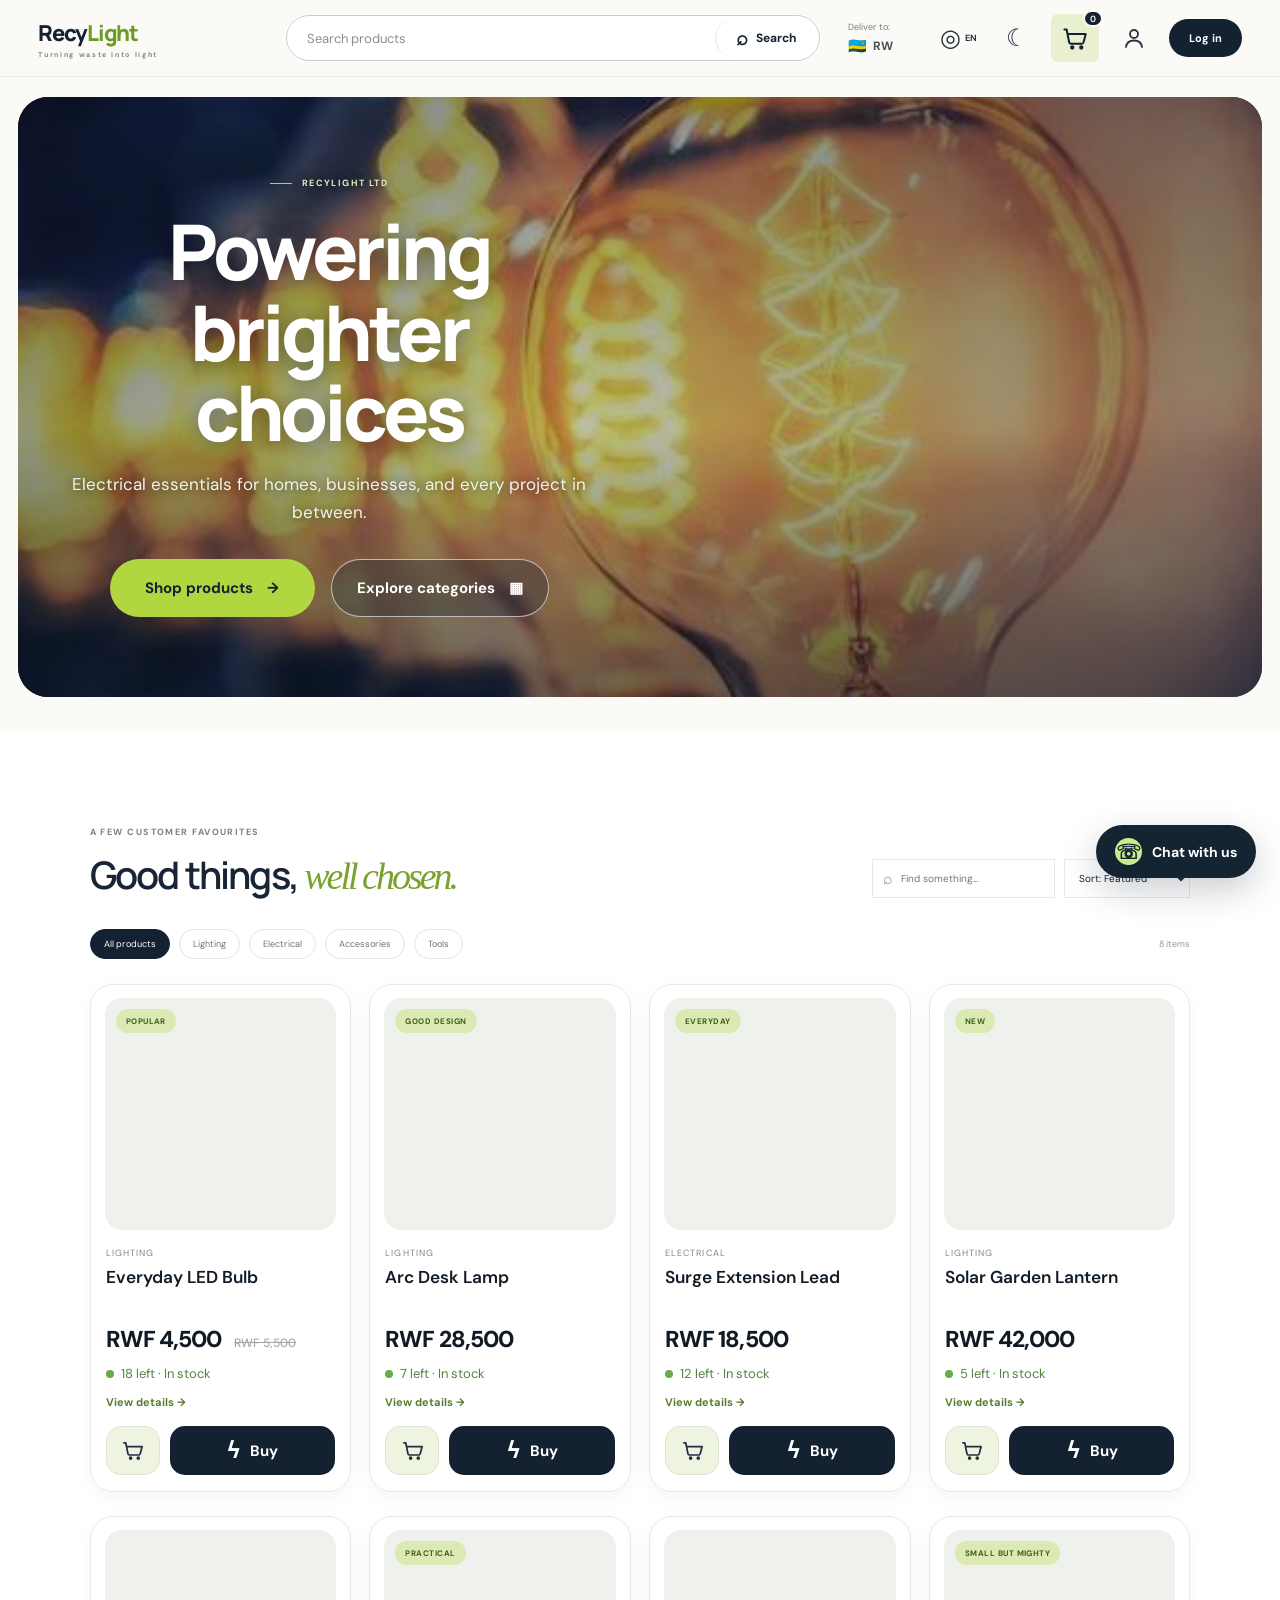
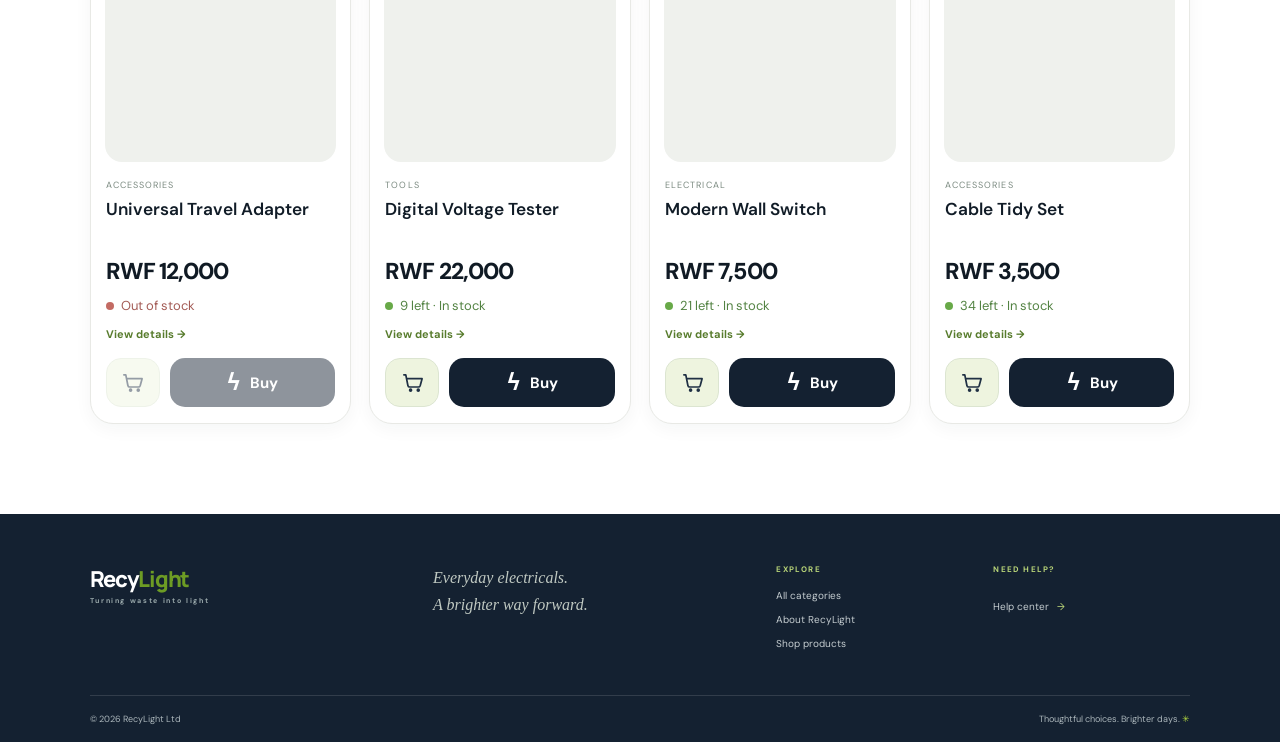
==== commit e58307f9: "Update tagline from 'Turning plastic into light' to 'Turning waste into light' - Update HTML title, " ====
--- a/recy-light-netlify-public/index.html
+++ b/recy-light-netlify-public/index.html
@@ -8,7 +8,7 @@
   <meta name="apple-mobile-web-app-capable" content="yes">
   <meta name="apple-mobile-web-app-status-bar-style" content="black-translucent">
   <meta name="apple-mobile-web-app-title" content="RecyLight">
-  <title>RecyLight Ltd — Turning plastic into light</title>
+  <title>RecyLight Ltd — Turning waste into light</title>
   <link rel="manifest" href="manifest.webmanifest">
   <link rel="apple-touch-icon" href="assets/icon-180.png">
   <link rel="preconnect" href="https://images.unsplash.com">
@@ -33,7 +33,7 @@
 <body>
   <header class="site-header">
     <div class="header-top">
-      <a class="brand" href="#home" aria-label="RecyLight Ltd home"><span>Recy<span class="brand-light">Light</span><small>Turning plastic into light</small></span></a>
+      <a class="brand" href="#home" aria-label="RecyLight Ltd home"><span>Recy<span class="brand-light">Light</span><small>Turning waste into light</small></span></a>
       <form class="nav-search" id="nav-search-form" role="search"><label class="visually-hidden" for="nav-search-input">Search products</label><input id="nav-search-input" type="search" placeholder="Search products"><button type="submit"><span aria-hidden="true">⌕</span> Search</button></form>
       <div class="header-tools"><div class="delivery-label"><small>Deliver to:</small><strong><span class="rwanda-flag" aria-hidden="true">🇷🇼</span> RW</strong></div><div class="language-picker"><button class="tool-button language-button" id="language-toggle" type="button" aria-label="Choose language" aria-expanded="false" aria-haspopup="true">◎ <span id="language-current">EN</span></button><div class="language-menu" id="language-menu" role="menu" aria-label="Choose language" hidden><button class="language-option" type="button" role="menuitemradio" data-language="en">English</button><button class="language-option" type="button" role="menuitemradio" data-language="rw">Kinyarwanda</button><button class="language-option" type="button" role="menuitemradio" data-language="sw">Swahili</button></div></div><button class="tool-button theme-toggle" id="theme-toggle" type="button" aria-label="Switch to dark mode" aria-pressed="false"><span aria-hidden="true">☾</span></button><button class="cart-button" id="cart-open" type="button" aria-label="Open cart"><svg viewBox="0 0 24 24" aria-hidden="true"><path d="M3 4h2l2.2 11.1a2 2 0 0 0 2 1.6h8.9a2 2 0 0 0 1.9-1.4L22 8H6M10 21a1 1 0 1 0 0-2 1 1 0 0 0 0 2Zm8 0a1 1 0 1 0 0-2 1 1 0 0 0 0 2Z"/></svg><span class="cart-count" id="cart-count" aria-label="Items in cart">0</span></button><button class="tool-button account-button" type="button" aria-label="Log in or create an account"><svg viewBox="0 0 24 24" aria-hidden="true"><circle cx="12" cy="8" r="4"/><path d="M4 21c.6-4.3 3.5-6.5 8-6.5s7.4 2.2 8 6.5"/></svg></button><button class="create-account" id="create-account-trigger" type="button">Create account</button>
       </div>
@@ -51,7 +51,7 @@
     </section>
     <section class="section shop-section" id="shop"><div class="section-heading"><div><span class="eyebrow">A FEW CUSTOMER FAVOURITES</span><h2>Good things, <em>well chosen.</em></h2></div><div class="shop-controls"><label class="search-box"><span>⌕</span><input id="search" type="search" placeholder="Find something…" aria-label="Search products"></label><select id="sort" aria-label="Sort products"><option value="featured">Sort: Featured</option><option value="low">Price: Low to high</option><option value="high">Price: High to low</option><option value="name">Name: A to Z</option></select></div></div><div class="filter-row" id="filters"><button class="filter-chip active" data-filter="All">All products</button><button class="filter-chip" data-filter="Lighting">Lighting</button><button class="filter-chip" data-filter="Electrical">Electrical</button><button class="filter-chip" data-filter="Accessories">Accessories</button><button class="filter-chip" data-filter="Tools">Tools</button><span id="result-count" class="result-count"></span></div><div class="product-grid" id="product-grid" aria-live="polite"></div><div class="empty-state" id="empty-state" hidden><span>⌕</span><h3>No matches just yet</h3><p>Try another search or browse all products.</p><button class="button button-outline" id="clear-filters">Clear filters</button></div></section>
   </main>
-  <footer class="site-footer" id="about"><div class="footer-main"><a class="brand brand-footer" href="#home"><span>Recy<span class="brand-light">Light</span><small>Turning plastic into light</small></span></a><p>Everyday electricals.<br>A brighter way forward.</p><div class="footer-links"><div><b>EXPLORE</b><a href="#shop" data-nav-category="All">All categories</a><a href="#about">About RecyLight</a><a href="#shop">Shop products</a></div><div><b>NEED HELP?</b><span id="footer-contact-details"></span><button class="footer-help-link" type="button" data-nav-action="help">Help center <span aria-hidden="true">→</span></button></div></div></div><div class="footer-bottom"><span>© <span id="year"></span> RecyLight Ltd</span><span>Thoughtful choices. Brighter days. <i>✳</i></span></div></footer>
+  <footer class="site-footer" id="about"><div class="footer-main"><a class="brand brand-footer" href="#home"><span>Recy<span class="brand-light">Light</span><small>Turning waste into light</small></span></a><p>Everyday electricals.<br>A brighter way forward.</p><div class="footer-links"><div><b>EXPLORE</b><a href="#shop" data-nav-category="All">All categories</a><a href="#about">About RecyLight</a><a href="#shop">Shop products</a></div><div><b>NEED HELP?</b><span id="footer-contact-details"></span><button class="footer-help-link" type="button" data-nav-action="help">Help center <span aria-hidden="true">→</span></button></div></div></div><div class="footer-bottom"><span>© <span id="year"></span> RecyLight Ltd</span><span>Thoughtful choices. Brighter days. <i>✳</i></span></div></footer>
   <div class="overlay" id="overlay" hidden></div>
   <aside class="cart-drawer" id="cart-drawer" aria-label="Shopping cart" aria-modal="true" role="dialog" hidden><div class="drawer-head"><div><span class="eyebrow">YOUR GOOD FINDS</span><h2>Your cart <span id="drawer-count">(0)</span></h2></div><button class="close-button" id="cart-close" aria-label="Close cart">×</button></div><div class="cart-items" id="cart-items"></div><div class="cart-empty" id="cart-empty"><span>◌</span><h3>Your cart is taking a breather.</h3><p>Add a few essentials and they’ll show up here.</p><button class="button button-outline" id="continue-shopping">Explore products</button></div><div class="cart-summary" id="cart-summary" hidden><div><span>Subtotal</span><b id="cart-total">RWF 0</b></div><small>Delivery and final prices are confirmed during order processing.</small><button class="button button-green checkout-open">Continue to checkout <span>→</span></button><button class="whatsapp-cart" id="whatsapp-cart" disabled title="Business WhatsApp number has not been configured">WhatsApp order <span>↗</span></button><p class="config-hint">WhatsApp ordering will be available when the business number is configured.</p></div></aside>
   <dialog class="product-detail-dialog" id="product-detail-dialog" aria-labelledby="detail-name"><button class="close-button product-detail-close" id="detail-close" type="button" aria-label="Close product details">×</button><div class="product-detail-layout"><img id="detail-image" alt=""><div class="product-detail-copy"><span class="product-category" id="detail-category"></span><h2 id="detail-name"></h2><strong class="product-detail-price" id="detail-price"></strong><p id="detail-description"></p><div class="product-stock" id="detail-stock"></div><div class="product-detail-actions"><button class="cart-icon-add" id="detail-add" type="button">Add to cart</button><button class="buy-now" id="detail-buy" type="button">Buy</button></div></div></div></dialog>
@@ -80,3 +80,4 @@
   <script src="pwa.js"></script>
 </body>
 </html>
+
